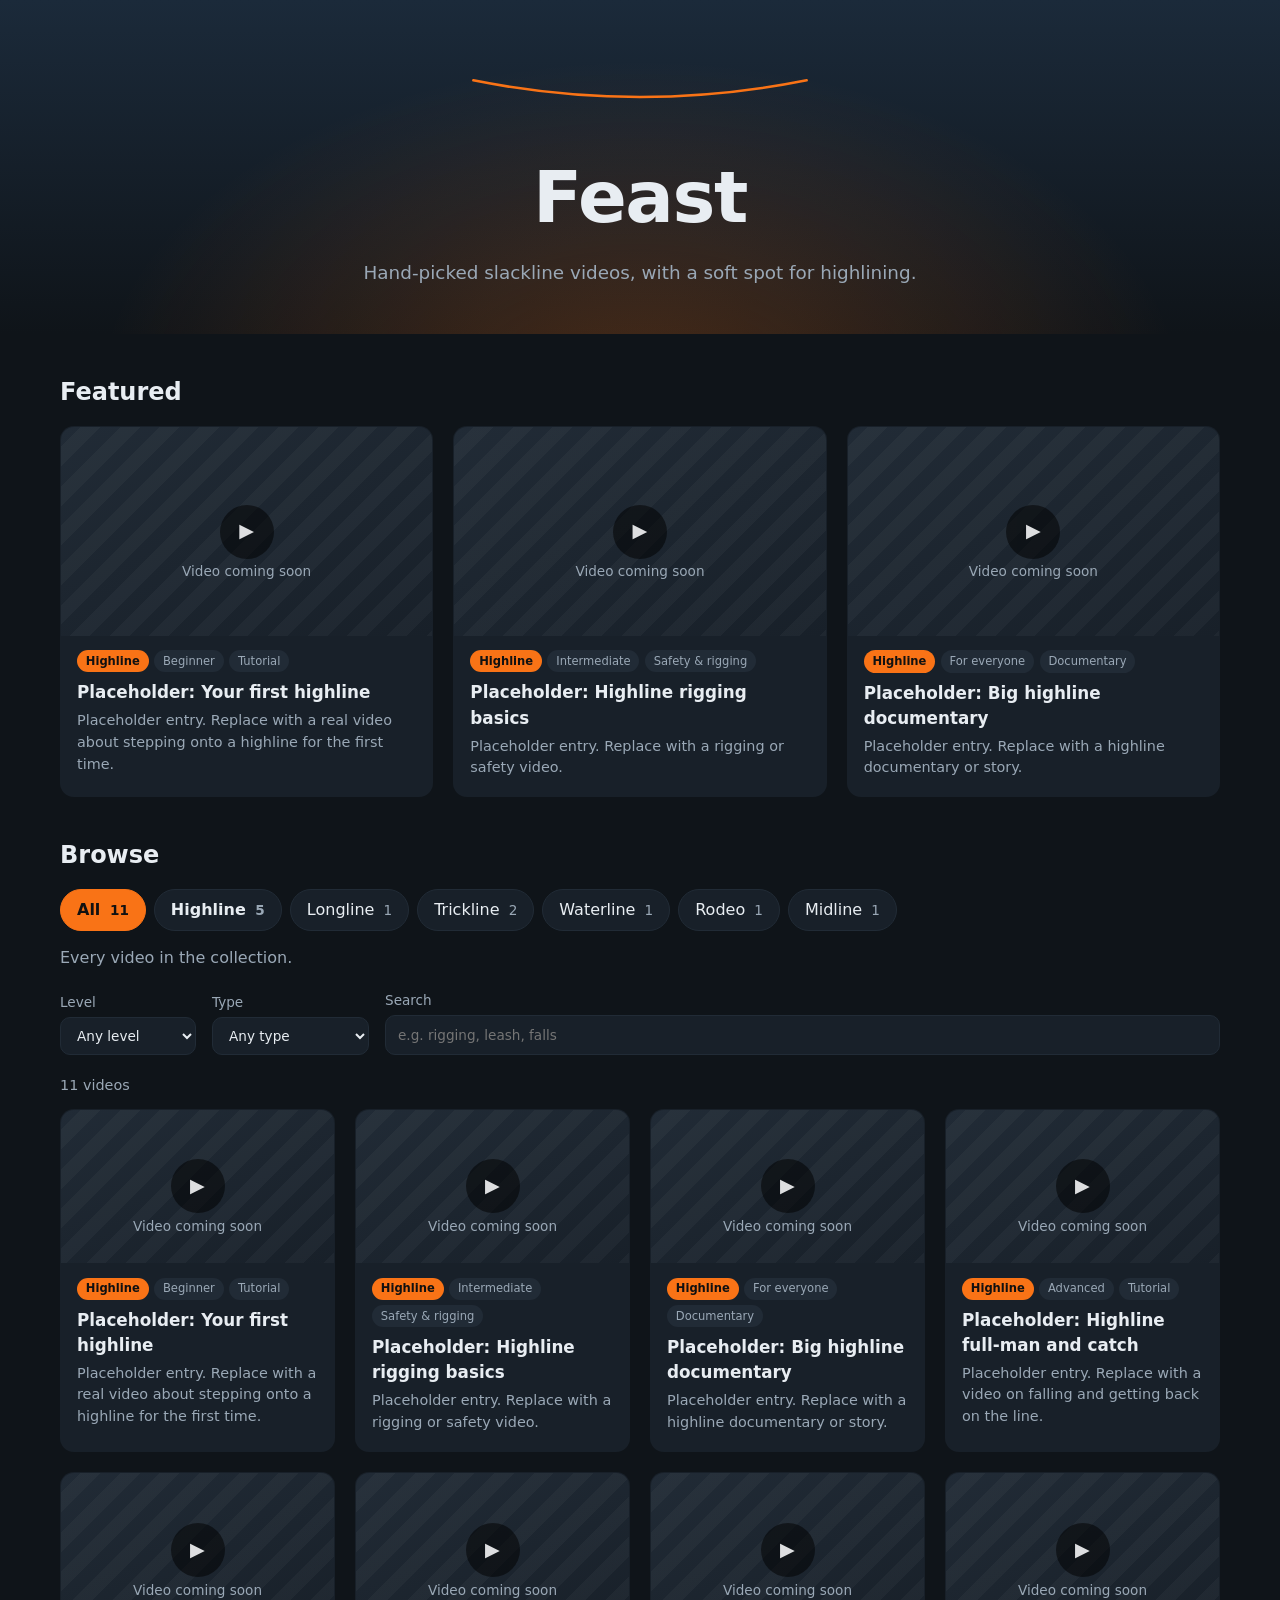
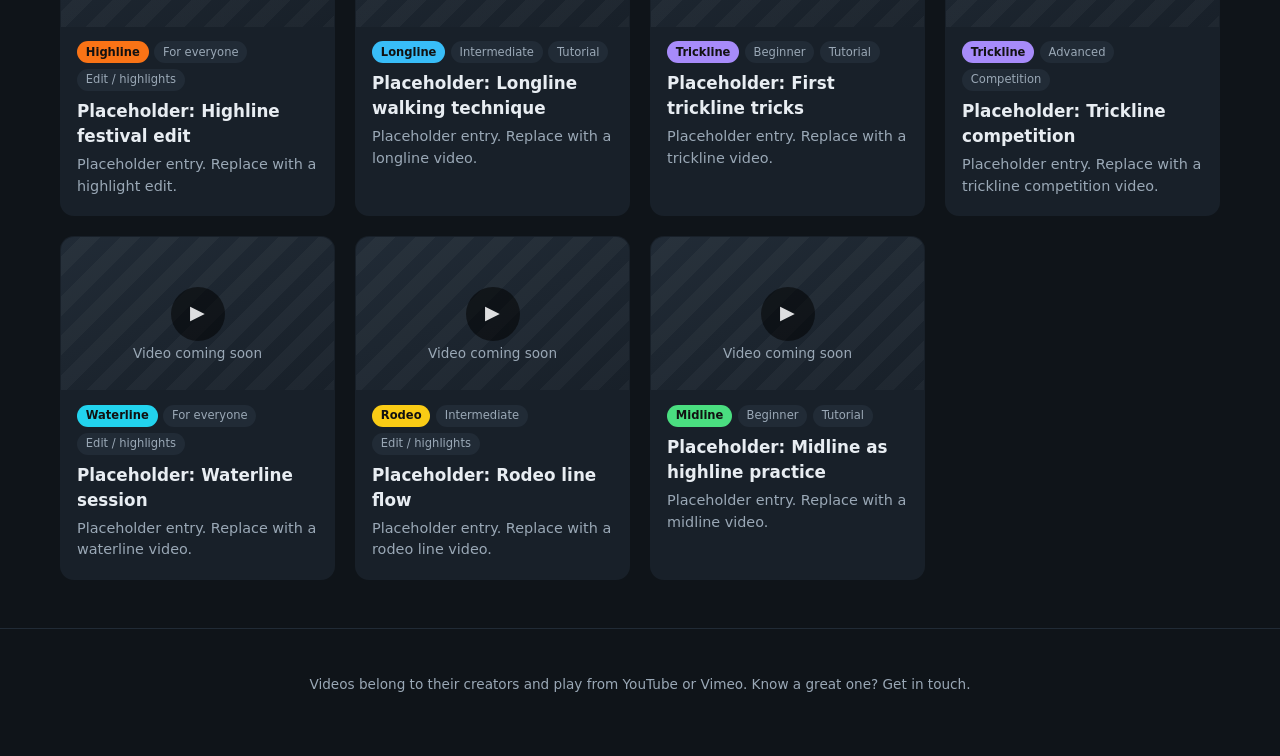
==== index.html @ ca49d65d "Build first version of the slackline video site Static site with discipline tabs, level/type filters" ====
<!DOCTYPE html>
<html lang="en">
<head>
  <meta charset="utf-8">
  <meta name="viewport" content="width=device-width, initial-scale=1">
  <title>Feast · Hand-picked slackline videos</title>
  <meta name="description" content="A hand-curated collection of the best slacklining videos, with a focus on highlining.">
  <link rel="icon" href="data:image/svg+xml,<svg xmlns='http://www.w3.org/2000/svg' viewBox='0 0 100 100'><path d='M5 40 Q50 70 95 40' stroke='%23f97316' stroke-width='8' fill='none'/></svg>">
  <link rel="stylesheet" href="style.css">
</head>
<body>
  <header class="hero">
    <div class="hero-inner">
      <svg class="line-art" viewBox="0 0 400 60" aria-hidden="true">
        <path d="M0 10 Q200 50 400 10" />
      </svg>
      <h1>Feast</h1>
      <p class="tagline">Hand-picked slackline videos, with a soft spot for highlining.</p>
    </div>
  </header>

  <main>
    <section id="featured-section" aria-labelledby="featured-title">
      <h2 id="featured-title">Featured</h2>
      <div id="featured" class="grid featured"></div>
    </section>

    <section aria-labelledby="browse-title">
      <h2 id="browse-title">Browse</h2>

      <nav class="disciplines" id="disciplines" aria-label="Disciplines"></nav>
      <p class="discipline-blurb" id="blurb"></p>

      <div class="filters">
        <label>Level
          <select id="level"></select>
        </label>
        <label>Type
          <select id="type"></select>
        </label>
        <label class="search">Search
          <input id="search" type="search" placeholder="e.g. rigging, leash, falls">
        </label>
      </div>

      <p class="count" id="count" aria-live="polite"></p>
      <div id="results" class="grid"></div>
    </section>
  </main>

  <footer>
    <p>Videos belong to their creators and play from YouTube or Vimeo. Know a great one? Get in touch.</p>
  </footer>

  <dialog id="player" aria-label="Video player">
    <div class="player-frame" id="player-frame"></div>
    <div class="player-info">
      <h3 id="player-title"></h3>
      <p id="player-desc"></p>
    </div>
    <button class="close" id="player-close" aria-label="Close">×</button>
  </dialog>

  <script src="videos.js"></script>
  <script src="app.js"></script>
</body>
</html>
---- style.css ----
:root {
  --bg: #0f1419;
  --panel: #182029;
  --panel-2: #212b36;
  --text: #e8edf2;
  --muted: #9aa8b6;
  --accent: #f97316;
  --highline: #f97316;
  --longline: #38bdf8;
  --trickline: #a78bfa;
  --waterline: #22d3ee;
  --rodeo: #facc15;
  --midline: #4ade80;
  --radius: 14px;
}

* { box-sizing: border-box; }

body {
  margin: 0;
  font-family: system-ui, -apple-system, "Segoe UI", Roboto, sans-serif;
  background: var(--bg);
  color: var(--text);
  line-height: 1.5;
}

.hero {
  background:
    radial-gradient(ellipse at 50% 120%, rgba(249,115,22,.25), transparent 60%),
    linear-gradient(180deg, #1b2a3a 0%, var(--bg) 100%);
  padding: 4.5rem 1.25rem 3rem;
  text-align: center;
}
.hero h1 { font-size: clamp(2.6rem, 7vw, 4.5rem); margin: .2em 0 .1em; letter-spacing: -.02em; }
.tagline { color: var(--muted); font-size: 1.15rem; margin: 0; }
.line-art { width: min(420px, 80%); height: 50px; }
.line-art path { stroke: var(--accent); stroke-width: 3; fill: none; stroke-linecap: round; }

main { max-width: 1200px; margin: 0 auto; padding: 0 1.25rem 3rem; }
h2 { font-size: 1.5rem; margin: 2.5rem 0 1rem; }

.disciplines { display: flex; flex-wrap: wrap; gap: .5rem; }
.disc-btn {
  --c: var(--accent);
  background: var(--panel);
  color: var(--text);
  border: 1px solid var(--panel-2);
  border-radius: 999px;
  padding: .5rem 1rem;
  font: inherit;
  cursor: pointer;
  transition: background .15s, border-color .15s;
}
.disc-btn span { color: var(--muted); font-size: .85em; margin-left: .25rem; }
.disc-btn:hover { border-color: var(--c); }
.disc-btn.active { background: var(--c); border-color: var(--c); color: #111; font-weight: 600; }
.disc-btn.active span { color: #111; }
.disc-btn.highline { --c: var(--highline); font-weight: 600; }
.disc-btn.longline { --c: var(--longline); }
.disc-btn.trickline { --c: var(--trickline); }
.disc-btn.waterline { --c: var(--waterline); }
.disc-btn.rodeo { --c: var(--rodeo); }
.disc-btn.midline { --c: var(--midline); }

.discipline-blurb { color: var(--muted); margin: .9rem 0 1.25rem; min-height: 1.5em; }

.filters { display: flex; flex-wrap: wrap; gap: 1rem; align-items: end; }
.filters label { display: flex; flex-direction: column; gap: .3rem; font-size: .85rem; color: var(--muted); }
.filters .search { flex: 1; min-width: 200px; }
select, input[type="search"] {
  background: var(--panel);
  color: var(--text);
  border: 1px solid var(--panel-2);
  border-radius: 10px;
  padding: .55rem .75rem;
  font: inherit;
}
select:focus, input:focus, .card:focus-visible, .disc-btn:focus-visible { outline: 2px solid var(--accent); outline-offset: 2px; }

.count { color: var(--muted); font-size: .9rem; margin: 1.25rem 0 .75rem; }

.grid { display: grid; grid-template-columns: repeat(auto-fill, minmax(260px, 1fr)); gap: 1.25rem; }
.grid.featured { grid-template-columns: repeat(auto-fill, minmax(320px, 1fr)); }

.card {
  --c: var(--accent);
  background: var(--panel);
  border-radius: var(--radius);
  overflow: hidden;
  cursor: pointer;
  border: 1px solid transparent;
  transition: transform .15s, border-color .15s;
}
.card:hover { transform: translateY(-3px); border-color: var(--c); }
.card.highline { --c: var(--highline); }
.card.longline { --c: var(--longline); }
.card.trickline { --c: var(--trickline); }
.card.waterline { --c: var(--waterline); }
.card.rodeo { --c: var(--rodeo); }
.card.midline { --c: var(--midline); }

.thumb { position: relative; aspect-ratio: 16 / 9; background: var(--panel-2); }
.thumb img { width: 100%; height: 100%; object-fit: cover; display: block; }
.play {
  position: absolute; inset: 0; margin: auto;
  width: 54px; height: 54px; border-radius: 50%;
  display: grid; place-items: center;
  background: rgba(0,0,0,.6); color: #fff; font-size: 1.2rem;
  opacity: .85; transition: opacity .15s, background .15s;
}
.card:hover .play { opacity: 1; background: var(--c); color: #111; }

.placeholder-thumb {
  width: 100%; height: 100%;
  display: grid; place-items: center; text-align: center; padding: 1rem;
  color: var(--muted); font-size: .85rem;
  background:
    repeating-linear-gradient(135deg, transparent 0 14px, rgba(255,255,255,.03) 14px 28px),
    linear-gradient(160deg, var(--panel-2), var(--panel));
}
.placeholder-thumb span { transform: translateY(40px); }
.placeholder-thumb.big span { transform: none; font-size: 1rem; }

.body { padding: .9rem 1rem 1.1rem; }
.body h3 { margin: .5rem 0 .3rem; font-size: 1.05rem; }
.body p { margin: 0; color: var(--muted); font-size: .9rem; }
.chips { display: flex; flex-wrap: wrap; gap: .35rem; }
.chip { font-size: .72rem; padding: .15rem .55rem; border-radius: 999px; background: var(--panel-2); color: var(--muted); }
.chip.disc { background: var(--c); color: #111; font-weight: 600; }

.empty { color: var(--muted); grid-column: 1 / -1; }

dialog {
  width: min(1000px, 94vw);
  padding: 0;
  border: none;
  border-radius: var(--radius);
  background: var(--panel);
  color: var(--text);
  overflow: hidden;
}
dialog::backdrop { background: rgba(0,0,0,.8); }
.player-frame { aspect-ratio: 16 / 9; background: #000; }
.player-frame iframe { width: 100%; height: 100%; border: 0; display: block; }
.player-info { padding: 1rem 1.25rem 1.25rem; }
.player-info h3 { margin: 0 0 .3rem; }
.player-info p { margin: 0; color: var(--muted); }
.close {
  position: absolute; top: .5rem; right: .5rem;
  width: 38px; height: 38px; border-radius: 50%;
  border: none; background: rgba(0,0,0,.6); color: #fff;
  font-size: 1.5rem; line-height: 1; cursor: pointer;
}
.close:hover { background: var(--accent); color: #111; }

footer { text-align: center; color: var(--muted); font-size: .85rem; padding: 2rem 1.25rem 3rem; border-top: 1px solid var(--panel-2); }

@media (prefers-reduced-motion: reduce) {
  * { transition: none !important; }
}
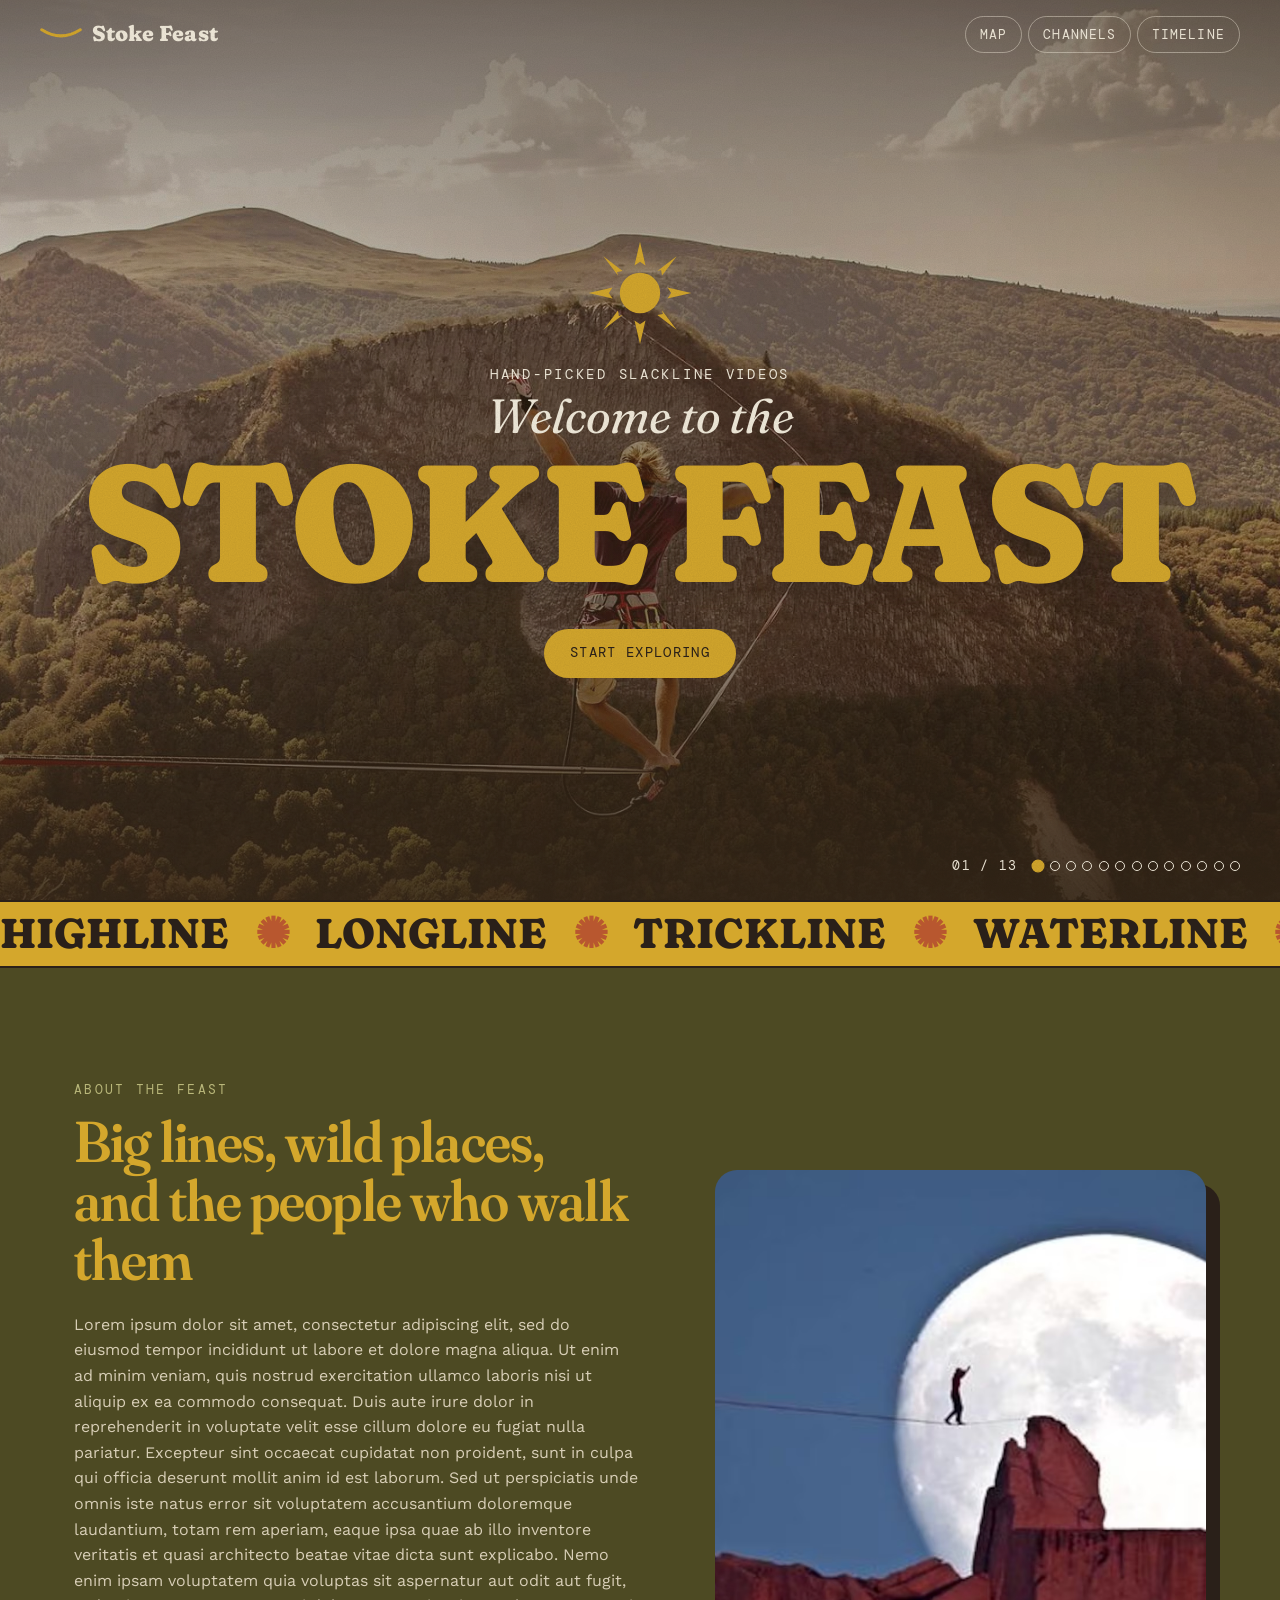
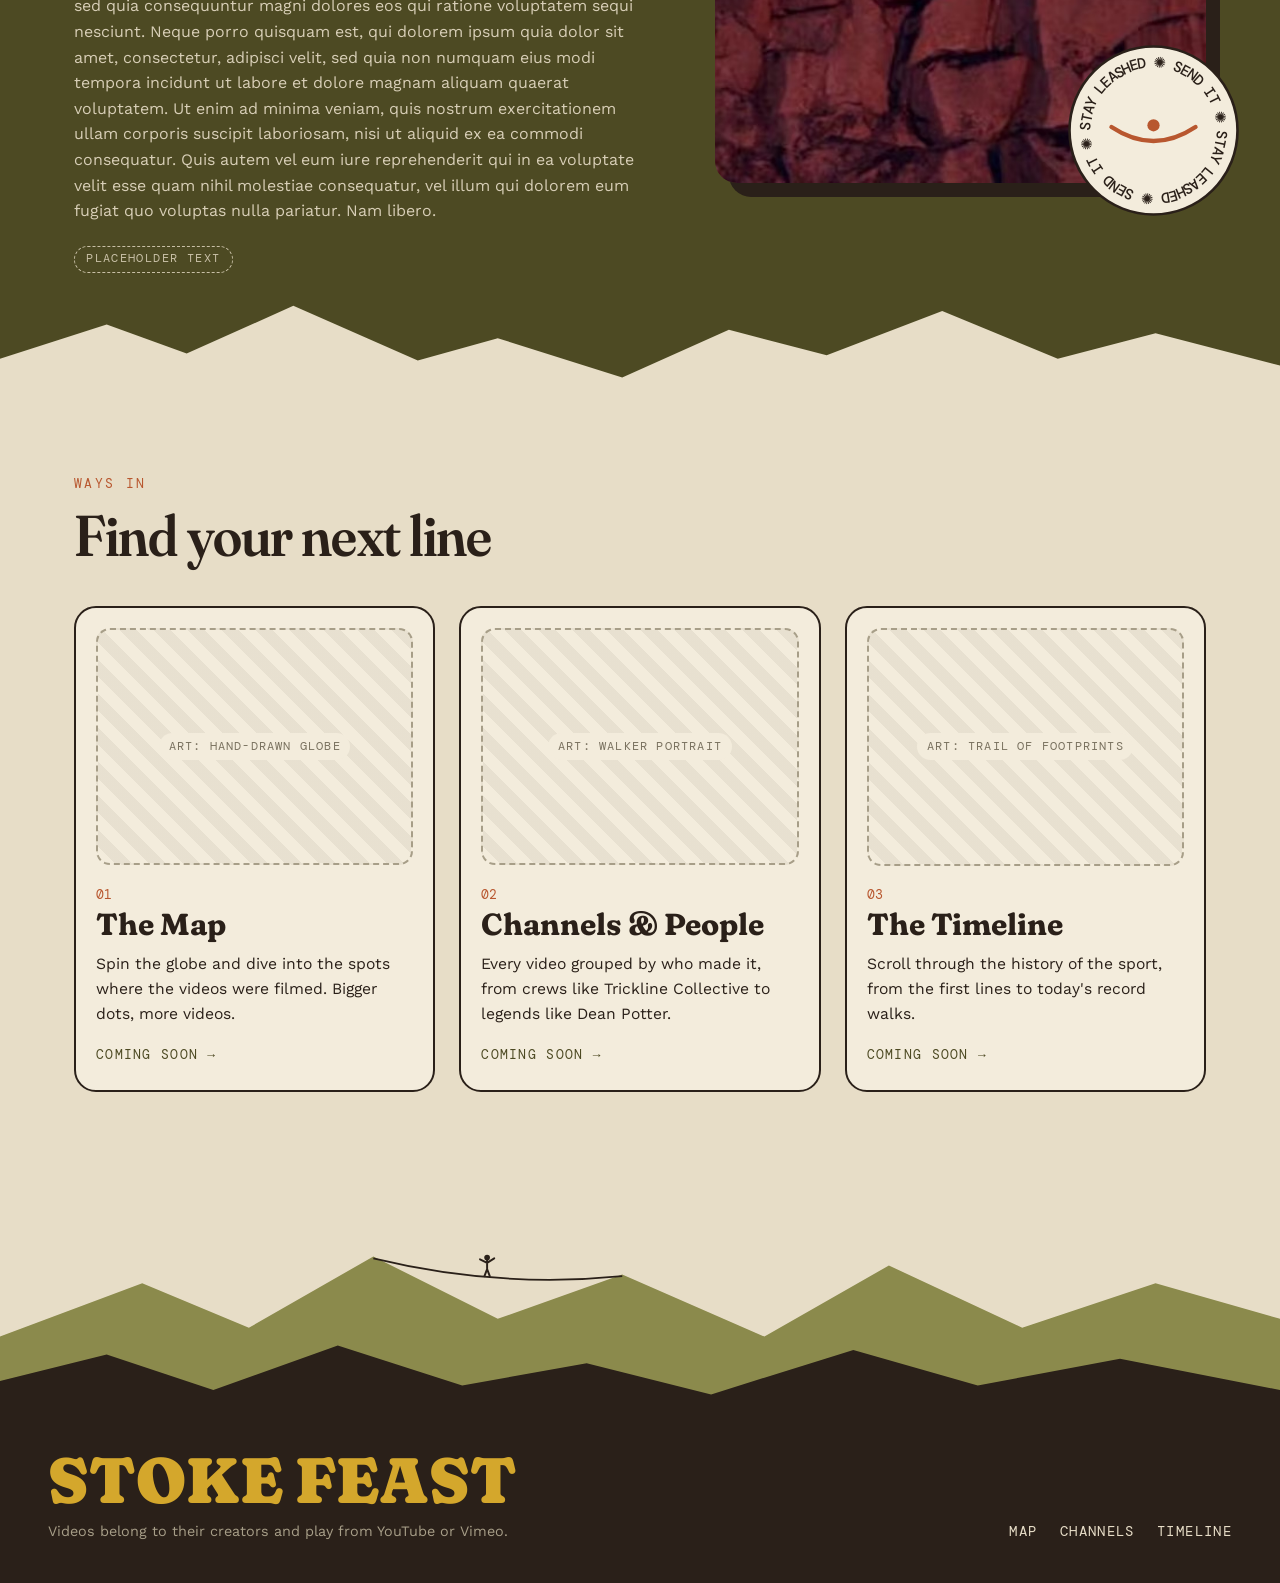
==== commit bd4c977d: "Redesign home page with earthy outdoor theme Rotating highline photo hero with "Welcome to the Stoke" ====
--- a/index.html
+++ b/index.html
@@ -3,65 +3,152 @@
 <head>
   <meta charset="utf-8">
   <meta name="viewport" content="width=device-width, initial-scale=1">
-  <title>Feast · Hand-picked slackline videos</title>
-  <meta name="description" content="A hand-curated collection of the best slacklining videos, with a focus on highlining.">
-  <link rel="icon" href="data:image/svg+xml,<svg xmlns='http://www.w3.org/2000/svg' viewBox='0 0 100 100'><path d='M5 40 Q50 70 95 40' stroke='%23f97316' stroke-width='8' fill='none'/></svg>">
+  <title>Stoke Feast · Hand-picked slackline videos</title>
+  <meta name="description" content="A hand-curated collection of slacklining videos from around the world, with a focus on highlining.">
+  <link rel="icon" href="data:image/svg+xml,<svg xmlns='http://www.w3.org/2000/svg' viewBox='0 0 100 100'><path d='M5 40 Q50 70 95 40' stroke='%23d4a72c' stroke-width='10' fill='none' stroke-linecap='round'/></svg>">
+  <link rel="preconnect" href="https://fonts.googleapis.com">
+  <link rel="preconnect" href="https://fonts.gstatic.com" crossorigin>
+  <link rel="stylesheet" href="https://fonts.googleapis.com/css2?family=DM+Mono:wght@400;500&family=Fraunces:ital,opsz,wght,SOFT@0,9..144,300..900,0..100;1,9..144,300..900,0..100&family=Work+Sans:wght@400;500;600&display=swap">
   <link rel="stylesheet" href="style.css">
 </head>
-<body>
-  <header class="hero">
-    <div class="hero-inner">
-      <svg class="line-art" viewBox="0 0 400 60" aria-hidden="true">
-        <path d="M0 10 Q200 50 400 10" />
-      </svg>
-      <h1>Feast</h1>
-      <p class="tagline">Hand-picked slackline videos, with a soft spot for highlining.</p>
-    </div>
+<body class="home">
+  <a class="skip" href="#main">Skip to content</a>
+
+  <header class="site-header" id="site-header">
+    <a class="brand" href="index.html" aria-label="Stoke Feast home">
+      <svg viewBox="0 0 48 20" aria-hidden="true"><path d="M2 4 Q24 18 46 4" /></svg>
+      <span>Stoke Feast</span>
+    </a>
+    <nav class="site-nav" aria-label="Main">
+      <a href="map.html">Map</a>
+      <a href="channels.html">Channels</a>
+      <a href="timeline.html">Timeline</a>
+    </nav>
   </header>
 
-  <main>
-    <section id="featured-section" aria-labelledby="featured-title">
-      <h2 id="featured-title">Featured</h2>
-      <div id="featured" class="grid featured"></div>
+  <!-- HERO: rotating photos. The photo list lives at the top of home.js. -->
+  <section class="hero" aria-label="Welcome">
+    <div class="slides" id="slides">
+      <img class="slide is-active" src="images/home/image1.webp" alt="A highliner balancing high above a forested valley">
+    </div>
+    <div class="hero-shade" aria-hidden="true"></div>
+
+    <div class="hero-content">
+      <!-- ART PLACEHOLDER: swap this sun for Liam's own hand-drawn art -->
+      <svg class="hero-sun art-placeholder" viewBox="0 0 120 120" aria-hidden="true">
+        <g class="rays">
+          <path d="M60 4 L66 30 L60 26 L54 30 Z"/><path d="M60 116 L54 90 L60 94 L66 90 Z"/>
+          <path d="M4 60 L30 54 L26 60 L30 66 Z"/><path d="M116 60 L90 66 L94 60 L90 54 Z"/>
+          <path d="M20 20 L41 36 L35 37 L36 41 Z"/><path d="M100 100 L79 84 L85 83 L84 79 Z"/>
+          <path d="M100 20 L84 41 L83 35 L79 36 Z"/><path d="M20 100 L36 79 L37 85 L41 84 Z"/>
+        </g>
+        <circle cx="60" cy="60" r="22"/>
+      </svg>
+      <p class="kicker">Hand-picked slackline videos</p>
+      <h1>
+        <span class="welcome">Welcome to the</span>
+        <span class="title">Stoke Feast</span>
+      </h1>
+      <a class="btn" href="#about">Start exploring</a>
+    </div>
+
+    <div class="slide-controls">
+      <span class="slide-count" id="slide-count" aria-live="polite"></span>
+      <div class="dots" id="dots" role="group" aria-label="Choose photo"></div>
+    </div>
+  </section>
+
+  <div class="marquee" aria-hidden="true">
+    <div class="marquee-track">
+      <span>Highline</span><i>✺</i><span>Longline</span><i>✺</i><span>Trickline</span><i>✺</i><span>Waterline</span><i>✺</i><span>Rodeo</span><i>✺</i><span>Midline</span><i>✺</i>
+      <span>Highline</span><i>✺</i><span>Longline</span><i>✺</i><span>Trickline</span><i>✺</i><span>Waterline</span><i>✺</i><span>Rodeo</span><i>✺</i><span>Midline</span><i>✺</i>
+    </div>
+  </div>
+
+  <main id="main">
+    <section class="about" id="about" aria-labelledby="about-title">
+      <div class="wrap about-grid">
+        <div class="about-text">
+          <p class="eyebrow">About the feast</p>
+          <h2 id="about-title">Big lines, wild places, and the people who walk them</h2>
+          <!-- PLACEHOLDER: replace this 200-word paragraph with the real site description -->
+          <p class="placeholder-copy">
+            Lorem ipsum dolor sit amet, consectetur adipiscing elit, sed do eiusmod tempor incididunt ut labore et dolore magna aliqua. Ut enim ad minim veniam, quis nostrud exercitation ullamco laboris nisi ut aliquip ex ea commodo consequat. Duis aute irure dolor in reprehenderit in voluptate velit esse cillum dolore eu fugiat nulla pariatur. Excepteur sint occaecat cupidatat non proident, sunt in culpa qui officia deserunt mollit anim id est laborum. Sed ut perspiciatis unde omnis iste natus error sit voluptatem accusantium doloremque laudantium, totam rem aperiam, eaque ipsa quae ab illo inventore veritatis et quasi architecto beatae vitae dicta sunt explicabo. Nemo enim ipsam voluptatem quia voluptas sit aspernatur aut odit aut fugit, sed quia consequuntur magni dolores eos qui ratione voluptatem sequi nesciunt. Neque porro quisquam est, qui dolorem ipsum quia dolor sit amet, consectetur, adipisci velit, sed quia non numquam eius modi tempora incidunt ut labore et dolore magnam aliquam quaerat voluptatem. Ut enim ad minima veniam, quis nostrum exercitationem ullam corporis suscipit laboriosam, nisi ut aliquid ex ea commodi consequatur. Quis autem vel eum iure reprehenderit qui in ea voluptate velit esse quam nihil molestiae consequatur, vel illum qui dolorem eum fugiat quo voluptas nulla pariatur. Nam libero.
+          </p>
+          <span class="tag">Placeholder text</span>
+        </div>
+
+        <figure class="about-photo">
+          <img src="images/home/image9.avif" alt="A highliner silhouetted against a full moon between red rock towers" loading="lazy">
+          <!-- ART PLACEHOLDER: rotating sticker badge -->
+          <svg class="sticker" viewBox="0 0 200 200" aria-hidden="true">
+            <defs><path id="sticker-ring" d="M100 100 m-72 0 a72 72 0 1 1 144 0 a72 72 0 1 1 -144 0"/></defs>
+            <circle cx="100" cy="100" r="96"/>
+            <text><textPath href="#sticker-ring" textLength="446" lengthAdjust="spacing">Stay leashed ✺ Send it ✺ Stay leashed ✺ Send it ✺</textPath></text>
+            <path class="sticker-line" d="M52 96 Q100 128 148 96"/>
+            <circle class="sticker-walker" cx="100" cy="94" r="7"/>
+          </svg>
+        </figure>
+      </div>
     </section>
 
-    <section aria-labelledby="browse-title">
-      <h2 id="browse-title">Browse</h2>
+    <svg class="ridge ridge-sand" viewBox="0 0 1440 120" preserveAspectRatio="none" aria-hidden="true">
+      <path d="M0 120 L0 70 L120 30 L210 64 L330 8 L470 72 L560 46 L700 92 L820 36 L930 66 L1060 14 L1190 70 L1300 40 L1440 78 L1440 120 Z"/>
+    </svg>
 
-      <nav class="disciplines" id="disciplines" aria-label="Disciplines"></nav>
-      <p class="discipline-blurb" id="blurb"></p>
+    <section class="explore" aria-labelledby="explore-title">
+      <div class="wrap">
+        <p class="eyebrow">Ways in</p>
+        <h2 id="explore-title">Find your next line</h2>
 
-      <div class="filters">
-        <label>Level
-          <select id="level"></select>
-        </label>
-        <label>Type
-          <select id="type"></select>
-        </label>
-        <label class="search">Search
-          <input id="search" type="search" placeholder="e.g. rigging, leash, falls">
-        </label>
+        <div class="cards">
+          <a class="explore-card" href="map.html">
+            <div class="art-slot"><span>Art: hand-drawn globe</span></div>
+            <span class="num">01</span>
+            <h3>The Map</h3>
+            <p>Spin the globe and dive into the spots where the videos were filmed. Bigger dots, more videos.</p>
+            <span class="soon">Coming soon →</span>
+          </a>
+          <a class="explore-card" href="channels.html">
+            <div class="art-slot"><span>Art: walker portrait</span></div>
+            <span class="num">02</span>
+            <h3>Channels &amp; People</h3>
+            <p>Every video grouped by who made it, from crews like Trickline Collective to legends like Dean Potter.</p>
+            <span class="soon">Coming soon →</span>
+          </a>
+          <a class="explore-card" href="timeline.html">
+            <div class="art-slot"><span>Art: trail of footprints</span></div>
+            <span class="num">03</span>
+            <h3>The Timeline</h3>
+            <p>Scroll through the history of the sport, from the first lines to today's record walks.</p>
+            <span class="soon">Coming soon →</span>
+          </a>
+        </div>
       </div>
-
-      <p class="count" id="count" aria-live="polite"></p>
-      <div id="results" class="grid"></div>
     </section>
   </main>
 
-  <footer>
-    <p>Videos belong to their creators and play from YouTube or Vimeo. Know a great one? Get in touch.</p>
+  <footer class="site-footer">
+    <!-- ART PLACEHOLDER: footer landscape, could become an engraved illustration -->
+    <svg class="footer-art" viewBox="0 0 1440 260" preserveAspectRatio="xMidYMax slice" aria-hidden="true">
+      <path class="far" d="M0 260 L0 150 L160 90 L280 140 L420 60 L560 130 L700 80 L860 150 L1000 70 L1150 140 L1300 90 L1440 130 L1440 260 Z"/>
+      <path class="line" d="M420 62 Q560 96 700 82"/>
+      <g class="walker" transform="translate(548 76)"><circle cx="0" cy="-15" r="3.2"/><path d="M0 -12 L0 -2 M0 -9 L-8 -13 M0 -9 L8 -14 M0 -2 L-3 6 M0 -2 L3 6"/></g>
+      <path class="near" d="M0 260 L0 200 L120 170 L240 210 L380 160 L520 205 L660 180 L800 215 L960 165 L1100 205 L1260 175 L1440 210 L1440 260 Z"/>
+    </svg>
+    <div class="footer-inner wrap">
+      <div>
+        <p class="footer-brand">Stoke Feast</p>
+        <p class="footer-note">Videos belong to their creators and play from YouTube or Vimeo.</p>
+      </div>
+      <nav aria-label="Footer">
+        <a href="map.html">Map</a>
+        <a href="channels.html">Channels</a>
+        <a href="timeline.html">Timeline</a>
+      </nav>
+    </div>
   </footer>
 
-  <dialog id="player" aria-label="Video player">
-    <div class="player-frame" id="player-frame"></div>
-    <div class="player-info">
-      <h3 id="player-title"></h3>
-      <p id="player-desc"></p>
-    </div>
-    <button class="close" id="player-close" aria-label="Close">×</button>
-  </dialog>
-
-  <script src="videos.js"></script>
-  <script src="app.js"></script>
+  <script src="home.js"></script>
 </body>
 </html>
--- a/style.css
+++ b/style.css
@@ -1,160 +1,458 @@
+/* ============================================================
+   STOKE FEAST · earthy outdoor theme
+   Colours live in :root below, so the palette can be tuned in one place.
+   ============================================================ */
+
 :root {
-  --bg: #0f1419;
-  --panel: #182029;
-  --panel-2: #212b36;
-  --text: #e8edf2;
-  --muted: #9aa8b6;
-  --accent: #f97316;
-  --highline: #f97316;
-  --longline: #38bdf8;
-  --trickline: #a78bfa;
-  --waterline: #22d3ee;
-  --rodeo: #facc15;
-  --midline: #4ade80;
-  --radius: 14px;
+  --bark:    #2a2019;  /* darkest brown, footer and text on light */
+  --soil:    #3e3024;
+  --moss:    #4d4a23;  /* olive section background */
+  --lichen:  #8b8a4c;
+  --mustard: #d4a72c;  /* main accent */
+  --rust:    #b8572f;  /* second accent */
+  --sand:    #e7ddc7;  /* light section background */
+  --paper:   #f3ecdc;
+  --stone:   #a79e88;
+
+  --display: "Fraunces", Georgia, serif;
+  --body:    "Work Sans", system-ui, -apple-system, "Segoe UI", sans-serif;
+  --mono:    "DM Mono", ui-monospace, Menlo, monospace;
+
+  --radius: 22px;
+  --wrap: 1180px;
 }
 
 * { box-sizing: border-box; }
+html { scroll-behavior: smooth; }
 
 body {
   margin: 0;
-  font-family: system-ui, -apple-system, "Segoe UI", Roboto, sans-serif;
-  background: var(--bg);
-  color: var(--text);
-  line-height: 1.5;
-}
+  font-family: var(--body);
+  font-size: 1.05rem;
+  line-height: 1.6;
+  color: var(--bark);
+  background: var(--sand);
+}
+
+/* Film-grain texture over everything, like the inspiration sites */
+body::after {
+  content: "";
+  position: fixed;
+  inset: 0;
+  pointer-events: none;
+  z-index: 100;
+  opacity: .09;
+  mix-blend-mode: multiply;
+  background-image: url("data:image/svg+xml,%3Csvg xmlns='http://www.w3.org/2000/svg' width='180' height='180'%3E%3Cfilter id='n'%3E%3CfeTurbulence type='fractalNoise' baseFrequency='.85' numOctaves='3' stitchTiles='stitch'/%3E%3CfeColorMatrix values='0 0 0 0 0 0 0 0 0 0 0 0 0 0 0 0 0 0 .9 0'/%3E%3C/filter%3E%3Crect width='100%25' height='100%25' filter='url(%23n)'/%3E%3C/svg%3E");
+}
+
+img { display: block; max-width: 100%; }
+a { color: inherit; }
+.wrap { max-width: var(--wrap); margin: 0 auto; padding: 0 1.5rem; }
+
+.skip {
+  position: absolute; left: -999px; top: .5rem; z-index: 200;
+  background: var(--mustard); color: var(--bark); padding: .5rem 1rem; border-radius: 999px;
+}
+.skip:focus { left: .5rem; }
+
+:focus-visible { outline: 3px solid var(--mustard); outline-offset: 3px; }
+
+/* ---------- Header ---------- */
+
+.site-header {
+  position: fixed;
+  top: 0; left: 0; right: 0;
+  z-index: 50;
+  display: flex;
+  align-items: center;
+  justify-content: space-between;
+  gap: 1rem;
+  padding: 1rem clamp(1rem, 4vw, 2.5rem);
+  color: var(--paper);
+  transition: background .3s, padding .3s, box-shadow .3s;
+}
+.site-header.is-solid,
+body:not(.home) .site-header {
+  background: rgba(42, 32, 25, .92);
+  backdrop-filter: blur(6px);
+  padding-top: .7rem; padding-bottom: .7rem;
+  box-shadow: 0 1px 0 rgba(212, 167, 44, .25);
+}
+
+.brand {
+  display: flex; align-items: center; gap: .6rem;
+  text-decoration: none;
+  font-family: var(--display);
+  font-weight: 800;
+  font-variation-settings: "SOFT" 100;
+  font-size: 1.35rem;
+  letter-spacing: .01em;
+}
+.brand svg { width: 42px; height: 18px; }
+.brand path { fill: none; stroke: var(--mustard); stroke-width: 3.5; stroke-linecap: round; }
+
+.site-nav { display: flex; gap: .35rem; }
+.site-nav a {
+  font-family: var(--mono);
+  font-size: .82rem;
+  text-transform: uppercase;
+  letter-spacing: .08em;
+  text-decoration: none;
+  padding: .45rem .9rem;
+  border: 1.5px solid rgba(243, 236, 220, .45);
+  border-radius: 999px;
+  transition: background .2s, color .2s, border-color .2s;
+}
+.site-nav a:hover,
+.site-nav a[aria-current="page"] { background: var(--mustard); border-color: var(--mustard); color: var(--bark); }
+
+/* ---------- Hero ---------- */
 
 .hero {
+  position: relative;
+  min-height: max(600px, 100svh);
+  display: grid;
+  place-items: center;
+  overflow: hidden;
+  color: var(--paper);
+  background: var(--bark);
+}
+.slides, .hero-shade { position: absolute; inset: 0; }
+.slide {
+  position: absolute; inset: 0;
+  width: 100%; height: 100%;
+  object-fit: cover;
+  opacity: 0;
+  transform: scale(1.08);
+  transition: opacity 1.6s ease, transform 8s ease-out;
+}
+.slide.is-active { opacity: 1; transform: scale(1); }
+
+.hero-shade {
   background:
-    radial-gradient(ellipse at 50% 120%, rgba(249,115,22,.25), transparent 60%),
-    linear-gradient(180deg, #1b2a3a 0%, var(--bg) 100%);
-  padding: 4.5rem 1.25rem 3rem;
+    linear-gradient(180deg, rgba(42,32,25,.55) 0%, rgba(42,32,25,.1) 30%, rgba(42,32,25,.15) 60%, rgba(42,32,25,.85) 100%),
+    radial-gradient(ellipse at center, rgba(42,32,25,.35), transparent 70%);
+  /* warm the photos so they sit in the earthy palette */
+  box-shadow: inset 0 0 0 100vmax rgba(110, 80, 30, .18);
+}
+
+.hero-content {
+  position: relative;
   text-align: center;
-}
-.hero h1 { font-size: clamp(2.6rem, 7vw, 4.5rem); margin: .2em 0 .1em; letter-spacing: -.02em; }
-.tagline { color: var(--muted); font-size: 1.15rem; margin: 0; }
-.line-art { width: min(420px, 80%); height: 50px; }
-.line-art path { stroke: var(--accent); stroke-width: 3; fill: none; stroke-linecap: round; }
-
-main { max-width: 1200px; margin: 0 auto; padding: 0 1.25rem 3rem; }
-h2 { font-size: 1.5rem; margin: 2.5rem 0 1rem; }
-
-.disciplines { display: flex; flex-wrap: wrap; gap: .5rem; }
-.disc-btn {
-  --c: var(--accent);
-  background: var(--panel);
-  color: var(--text);
-  border: 1px solid var(--panel-2);
+  padding: 6rem 1.25rem 5rem;
+}
+.hero-sun {
+  width: clamp(70px, 10vw, 110px);
+  margin: 0 auto .5rem;
+  fill: var(--mustard);
+  animation: spin 40s linear infinite;
+}
+@keyframes spin { to { transform: rotate(360deg); } }
+
+.kicker {
+  font-family: var(--mono);
+  text-transform: uppercase;
+  letter-spacing: .2em;
+  font-size: .85rem;
+  margin: 0 0 .5rem;
+}
+.hero h1 { margin: 0; line-height: .9; }
+.hero .welcome {
+  display: block;
+  font-family: var(--display);
+  font-style: italic;
+  font-weight: 400;
+  font-size: clamp(1.6rem, 4vw, 3rem);
+  margin-bottom: .2em;
+}
+.hero .title {
+  display: block;
+  font-family: var(--display);
+  font-weight: 900;
+  font-variation-settings: "SOFT" 100, "opsz" 144;
+  font-size: clamp(3.6rem, 13vw, 11.5rem);
+  text-transform: uppercase;
+  letter-spacing: -.02em;
+  color: var(--mustard);
+  text-shadow: 0 4px 30px rgba(42, 32, 25, .45);
+}
+
+.btn {
+  display: inline-block;
+  margin-top: 2rem;
+  font-family: var(--mono);
+  text-transform: uppercase;
+  letter-spacing: .1em;
+  font-size: .85rem;
+  text-decoration: none;
+  color: var(--bark);
+  background: var(--mustard);
+  padding: .85rem 1.6rem;
   border-radius: 999px;
-  padding: .5rem 1rem;
-  font: inherit;
+  transition: transform .2s, background .2s;
+}
+.btn:hover { background: var(--paper); transform: translateY(-2px); }
+
+.slide-controls {
+  position: absolute;
+  right: clamp(1rem, 4vw, 2.5rem);
+  bottom: 1.5rem;
+  display: flex; align-items: center; gap: 1rem;
+}
+.slide-count { font-family: var(--mono); font-size: .8rem; letter-spacing: .1em; }
+.dots { display: flex; gap: .4rem; }
+.dots button {
+  width: 10px; height: 10px; padding: 0;
+  border-radius: 50%;
+  border: 1.5px solid var(--paper);
+  background: transparent;
   cursor: pointer;
-  transition: background .15s, border-color .15s;
-}
-.disc-btn span { color: var(--muted); font-size: .85em; margin-left: .25rem; }
-.disc-btn:hover { border-color: var(--c); }
-.disc-btn.active { background: var(--c); border-color: var(--c); color: #111; font-weight: 600; }
-.disc-btn.active span { color: #111; }
-.disc-btn.highline { --c: var(--highline); font-weight: 600; }
-.disc-btn.longline { --c: var(--longline); }
-.disc-btn.trickline { --c: var(--trickline); }
-.disc-btn.waterline { --c: var(--waterline); }
-.disc-btn.rodeo { --c: var(--rodeo); }
-.disc-btn.midline { --c: var(--midline); }
-
-.discipline-blurb { color: var(--muted); margin: .9rem 0 1.25rem; min-height: 1.5em; }
-
-.filters { display: flex; flex-wrap: wrap; gap: 1rem; align-items: end; }
-.filters label { display: flex; flex-direction: column; gap: .3rem; font-size: .85rem; color: var(--muted); }
-.filters .search { flex: 1; min-width: 200px; }
-select, input[type="search"] {
-  background: var(--panel);
-  color: var(--text);
-  border: 1px solid var(--panel-2);
-  border-radius: 10px;
-  padding: .55rem .75rem;
-  font: inherit;
-}
-select:focus, input:focus, .card:focus-visible, .disc-btn:focus-visible { outline: 2px solid var(--accent); outline-offset: 2px; }
-
-.count { color: var(--muted); font-size: .9rem; margin: 1.25rem 0 .75rem; }
-
-.grid { display: grid; grid-template-columns: repeat(auto-fill, minmax(260px, 1fr)); gap: 1.25rem; }
-.grid.featured { grid-template-columns: repeat(auto-fill, minmax(320px, 1fr)); }
-
-.card {
-  --c: var(--accent);
-  background: var(--panel);
+  transition: background .2s, transform .2s;
+}
+.dots button[aria-current="true"] { background: var(--mustard); border-color: var(--mustard); transform: scale(1.3); }
+
+/* ---------- Marquee band ---------- */
+
+.marquee {
+  background: var(--mustard);
+  color: var(--bark);
+  overflow: hidden;
+  border-block: 2px solid var(--bark);
+}
+.marquee-track {
+  display: flex; align-items: center; gap: 1.6rem;
+  width: max-content;
+  padding: .7rem 0;
+  font-family: var(--display);
+  font-weight: 800;
+  font-variation-settings: "SOFT" 100;
+  font-size: clamp(1.6rem, 3.4vw, 2.6rem);
+  text-transform: uppercase;
+  line-height: 1;
+  animation: marquee 38s linear infinite;
+}
+.marquee-track i { font-style: normal; color: var(--rust); }
+@keyframes marquee { to { transform: translateX(-50%); } }
+
+/* ---------- Section basics ---------- */
+
+.eyebrow {
+  font-family: var(--mono);
+  text-transform: uppercase;
+  letter-spacing: .18em;
+  font-size: .8rem;
+  margin: 0 0 .8rem;
+}
+h2 {
+  font-family: var(--display);
+  font-weight: 600;
+  font-variation-settings: "SOFT" 50, "opsz" 96;
+  font-size: clamp(2.1rem, 4.6vw, 3.6rem);
+  line-height: 1.02;
+  letter-spacing: -.015em;
+  margin: 0 0 1.4rem;
+}
+.tag {
+  display: inline-block;
+  font-family: var(--mono);
+  font-size: .72rem;
+  text-transform: uppercase;
+  letter-spacing: .12em;
+  border: 1.5px dashed currentColor;
+  border-radius: 999px;
+  padding: .2rem .7rem;
+  opacity: .8;
+}
+
+/* ---------- About ---------- */
+
+.about {
+  background: var(--moss);
+  color: var(--sand);
+  padding: clamp(4rem, 9vw, 7rem) 0 clamp(5rem, 10vw, 8rem);
+}
+.about h2 { color: var(--mustard); }
+.about .eyebrow { color: #b9b77a; }
+.about-grid {
+  display: grid;
+  grid-template-columns: 1.15fr 1fr;
+  gap: clamp(2rem, 6vw, 5rem);
+  align-items: center;
+}
+.placeholder-copy { font-size: 1rem; opacity: .9; margin: 0 0 1.2rem; max-width: 60ch; }
+
+.about-photo { position: relative; margin: 0; }
+.about-photo img {
+  width: 100%;
+  aspect-ratio: 4 / 5;
+  object-fit: cover;
   border-radius: var(--radius);
+  box-shadow: 14px 14px 0 var(--bark);
+}
+.sticker {
+  position: absolute;
+  right: -2.2rem; bottom: -2.2rem;
+  width: clamp(130px, 15vw, 175px);
+  animation: spin 30s linear infinite;
+}
+.sticker > circle:first-of-type { fill: var(--paper); stroke: var(--bark); stroke-width: 3; }
+.sticker text {
+  font-family: var(--mono);
+  font-weight: 500;
+  font-size: 17px;
+  letter-spacing: 1.4px;
+  text-transform: uppercase;
+  fill: var(--bark);
+}
+.sticker-line { fill: none; stroke: var(--rust); stroke-width: 5; stroke-linecap: round; }
+.sticker-walker { fill: var(--rust); }
+
+/* ---------- Ridge divider ---------- */
+
+.ridge { display: block; width: 100%; height: clamp(50px, 8vw, 110px); margin-top: calc(-1 * clamp(50px, 8vw, 110px) + 1px); position: relative; }
+.ridge-sand path { fill: var(--sand); }
+
+/* ---------- Explore cards ---------- */
+
+.explore { padding: clamp(2.5rem, 6vw, 4.5rem) 0 clamp(4rem, 9vw, 7rem); }
+.explore .eyebrow { color: var(--rust); }
+.cards {
+  display: grid;
+  grid-template-columns: repeat(3, 1fr);
+  gap: 1.5rem;
+  margin-top: 2.5rem;
+}
+.explore-card {
+  display: flex; flex-direction: column;
+  text-decoration: none;
+  background: var(--paper);
+  border: 2px solid var(--bark);
+  border-radius: var(--radius);
+  padding: 1.25rem 1.25rem 1.5rem;
+  transition: transform .2s, box-shadow .2s;
+}
+.explore-card:hover { transform: translate(-4px, -4px); box-shadow: 8px 8px 0 var(--bark); }
+.explore-card .num { font-family: var(--mono); font-size: .8rem; color: var(--rust); margin-top: 1.2rem; }
+.explore-card h3 {
+  font-family: var(--display);
+  font-weight: 700;
+  font-variation-settings: "SOFT" 100;
+  font-size: 1.9rem;
+  line-height: 1.05;
+  margin: .25rem 0 .6rem;
+}
+.explore-card p { margin: 0 0 1.2rem; font-size: .98rem; flex: 1; }
+.soon { font-family: var(--mono); font-size: .8rem; text-transform: uppercase; letter-spacing: .1em; color: var(--moss); }
+
+/* Placeholder boxes where Liam's own art will go */
+.art-slot {
+  display: grid; place-items: center;
+  aspect-ratio: 4 / 3;
+  border: 2px dashed var(--stone);
+  border-radius: calc(var(--radius) - 8px);
+  background:
+    repeating-linear-gradient(45deg, transparent 0 12px, rgba(167, 158, 136, .14) 12px 24px);
+}
+.art-slot span {
+  font-family: var(--mono);
+  font-size: .75rem;
+  text-transform: uppercase;
+  letter-spacing: .1em;
+  color: #7a7260;
+  background: var(--paper);
+  padding: .25rem .6rem;
+  border-radius: 999px;
+}
+
+/* ---------- Footer ---------- */
+
+.site-footer { background: var(--sand); color: var(--sand); }
+.footer-art { display: block; margin-bottom: -2px; width: 100%; height: clamp(120px, 18vw, 260px); }
+.footer-art .far { fill: var(--lichen); }
+.footer-art .near { fill: var(--bark); }
+.footer-art .line { fill: none; stroke: var(--bark); stroke-width: 2; }
+.footer-art .walker circle { fill: var(--bark); }
+.footer-art .walker path { fill: none; stroke: var(--bark); stroke-width: 2.2; stroke-linecap: round; }
+.footer-inner {
+  background: var(--bark);
+  display: flex; flex-wrap: wrap; justify-content: space-between; align-items: flex-end; gap: 1.5rem;
+  max-width: none;
+  padding: 1rem clamp(1.5rem, 5vw, 3rem) 2.5rem;
+}
+.footer-brand {
+  font-family: var(--display);
+  font-weight: 900;
+  font-variation-settings: "SOFT" 100;
+  font-size: clamp(2.2rem, 6vw, 4rem);
+  color: var(--mustard);
+  text-transform: uppercase;
+  line-height: 1;
+  margin: 0 0 .5rem;
+}
+.footer-note { margin: 0; font-size: .9rem; color: var(--stone); }
+.site-footer nav { display: flex; gap: 1.4rem; }
+.site-footer nav a { font-family: var(--mono); font-size: .85rem; text-transform: uppercase; letter-spacing: .1em; text-decoration: none; }
+.site-footer nav a:hover { color: var(--mustard); }
+
+/* ---------- Inner pages (Map, Channels, Timeline) ---------- */
+
+.page-hero {
+  position: relative;
+  min-height: 62vh;
+  display: grid;
+  align-items: end;
   overflow: hidden;
-  cursor: pointer;
-  border: 1px solid transparent;
-  transition: transform .15s, border-color .15s;
-}
-.card:hover { transform: translateY(-3px); border-color: var(--c); }
-.card.highline { --c: var(--highline); }
-.card.longline { --c: var(--longline); }
-.card.trickline { --c: var(--trickline); }
-.card.waterline { --c: var(--waterline); }
-.card.rodeo { --c: var(--rodeo); }
-.card.midline { --c: var(--midline); }
-
-.thumb { position: relative; aspect-ratio: 16 / 9; background: var(--panel-2); }
-.thumb img { width: 100%; height: 100%; object-fit: cover; display: block; }
-.play {
-  position: absolute; inset: 0; margin: auto;
-  width: 54px; height: 54px; border-radius: 50%;
-  display: grid; place-items: center;
-  background: rgba(0,0,0,.6); color: #fff; font-size: 1.2rem;
-  opacity: .85; transition: opacity .15s, background .15s;
-}
-.card:hover .play { opacity: 1; background: var(--c); color: #111; }
-
-.placeholder-thumb {
-  width: 100%; height: 100%;
-  display: grid; place-items: center; text-align: center; padding: 1rem;
-  color: var(--muted); font-size: .85rem;
-  background:
-    repeating-linear-gradient(135deg, transparent 0 14px, rgba(255,255,255,.03) 14px 28px),
-    linear-gradient(160deg, var(--panel-2), var(--panel));
-}
-.placeholder-thumb span { transform: translateY(40px); }
-.placeholder-thumb.big span { transform: none; font-size: 1rem; }
-
-.body { padding: .9rem 1rem 1.1rem; }
-.body h3 { margin: .5rem 0 .3rem; font-size: 1.05rem; }
-.body p { margin: 0; color: var(--muted); font-size: .9rem; }
-.chips { display: flex; flex-wrap: wrap; gap: .35rem; }
-.chip { font-size: .72rem; padding: .15rem .55rem; border-radius: 999px; background: var(--panel-2); color: var(--muted); }
-.chip.disc { background: var(--c); color: #111; font-weight: 600; }
-
-.empty { color: var(--muted); grid-column: 1 / -1; }
-
-dialog {
-  width: min(1000px, 94vw);
-  padding: 0;
-  border: none;
-  border-radius: var(--radius);
-  background: var(--panel);
-  color: var(--text);
-  overflow: hidden;
-}
-dialog::backdrop { background: rgba(0,0,0,.8); }
-.player-frame { aspect-ratio: 16 / 9; background: #000; }
-.player-frame iframe { width: 100%; height: 100%; border: 0; display: block; }
-.player-info { padding: 1rem 1.25rem 1.25rem; }
-.player-info h3 { margin: 0 0 .3rem; }
-.player-info p { margin: 0; color: var(--muted); }
-.close {
-  position: absolute; top: .5rem; right: .5rem;
-  width: 38px; height: 38px; border-radius: 50%;
-  border: none; background: rgba(0,0,0,.6); color: #fff;
-  font-size: 1.5rem; line-height: 1; cursor: pointer;
-}
-.close:hover { background: var(--accent); color: #111; }
-
-footer { text-align: center; color: var(--muted); font-size: .85rem; padding: 2rem 1.25rem 3rem; border-top: 1px solid var(--panel-2); }
+  color: var(--paper);
+  background: var(--bark);
+}
+.page-hero > img { position: absolute; inset: 0; width: 100%; height: 100%; object-fit: cover; }
+.page-hero .hero-shade { position: absolute; inset: 0; }
+.page-hero .wrap { position: relative; width: 100%; padding-top: 8rem; padding-bottom: 3rem; }
+.page-hero h1 {
+  font-family: var(--display);
+  font-weight: 900;
+  font-variation-settings: "SOFT" 100, "opsz" 144;
+  font-size: clamp(3.2rem, 10vw, 8rem);
+  text-transform: uppercase;
+  line-height: .9;
+  letter-spacing: -.02em;
+  color: var(--mustard);
+  margin: 0 0 1rem;
+}
+.page-hero .tag { color: var(--paper); }
+
+.plan { padding: clamp(3rem, 7vw, 5.5rem) 0; }
+.plan-grid { display: grid; grid-template-columns: 1.2fr 1fr; gap: clamp(2rem, 5vw, 4rem); align-items: start; }
+.plan .eyebrow { color: var(--rust); }
+.plan ul { list-style: none; padding: 0; margin: 0; }
+.plan li {
+  padding: .9rem 0 .9rem 2.2rem;
+  border-bottom: 1.5px solid rgba(42, 32, 25, .18);
+  position: relative;
+}
+.plan li::before {
+  content: "✺";
+  position: absolute; left: 0; top: .85rem;
+  color: var(--rust);
+}
+.plan .art-slot { aspect-ratio: 1; }
+
+/* ---------- Small screens ---------- */
+
+@media (max-width: 860px) {
+  .about-grid, .plan-grid { grid-template-columns: 1fr; }
+  .about-photo { max-width: 460px; margin-right: 2rem; }
+  .cards { grid-template-columns: 1fr; max-width: 520px; }
+}
+@media (max-width: 560px) {
+  .brand span { display: none; }
+  .site-nav a { padding: .4rem .7rem; font-size: .74rem; }
+  .slide-controls { left: 1rem; right: 1rem; justify-content: space-between; }
+  .sticker { right: -1.5rem; bottom: -1.5rem; }
+}
 
 @media (prefers-reduced-motion: reduce) {
-  * { transition: none !important; }
-}
+  *, *::before, *::after { animation: none !important; transition: none !important; }
+  html { scroll-behavior: auto; }
+}
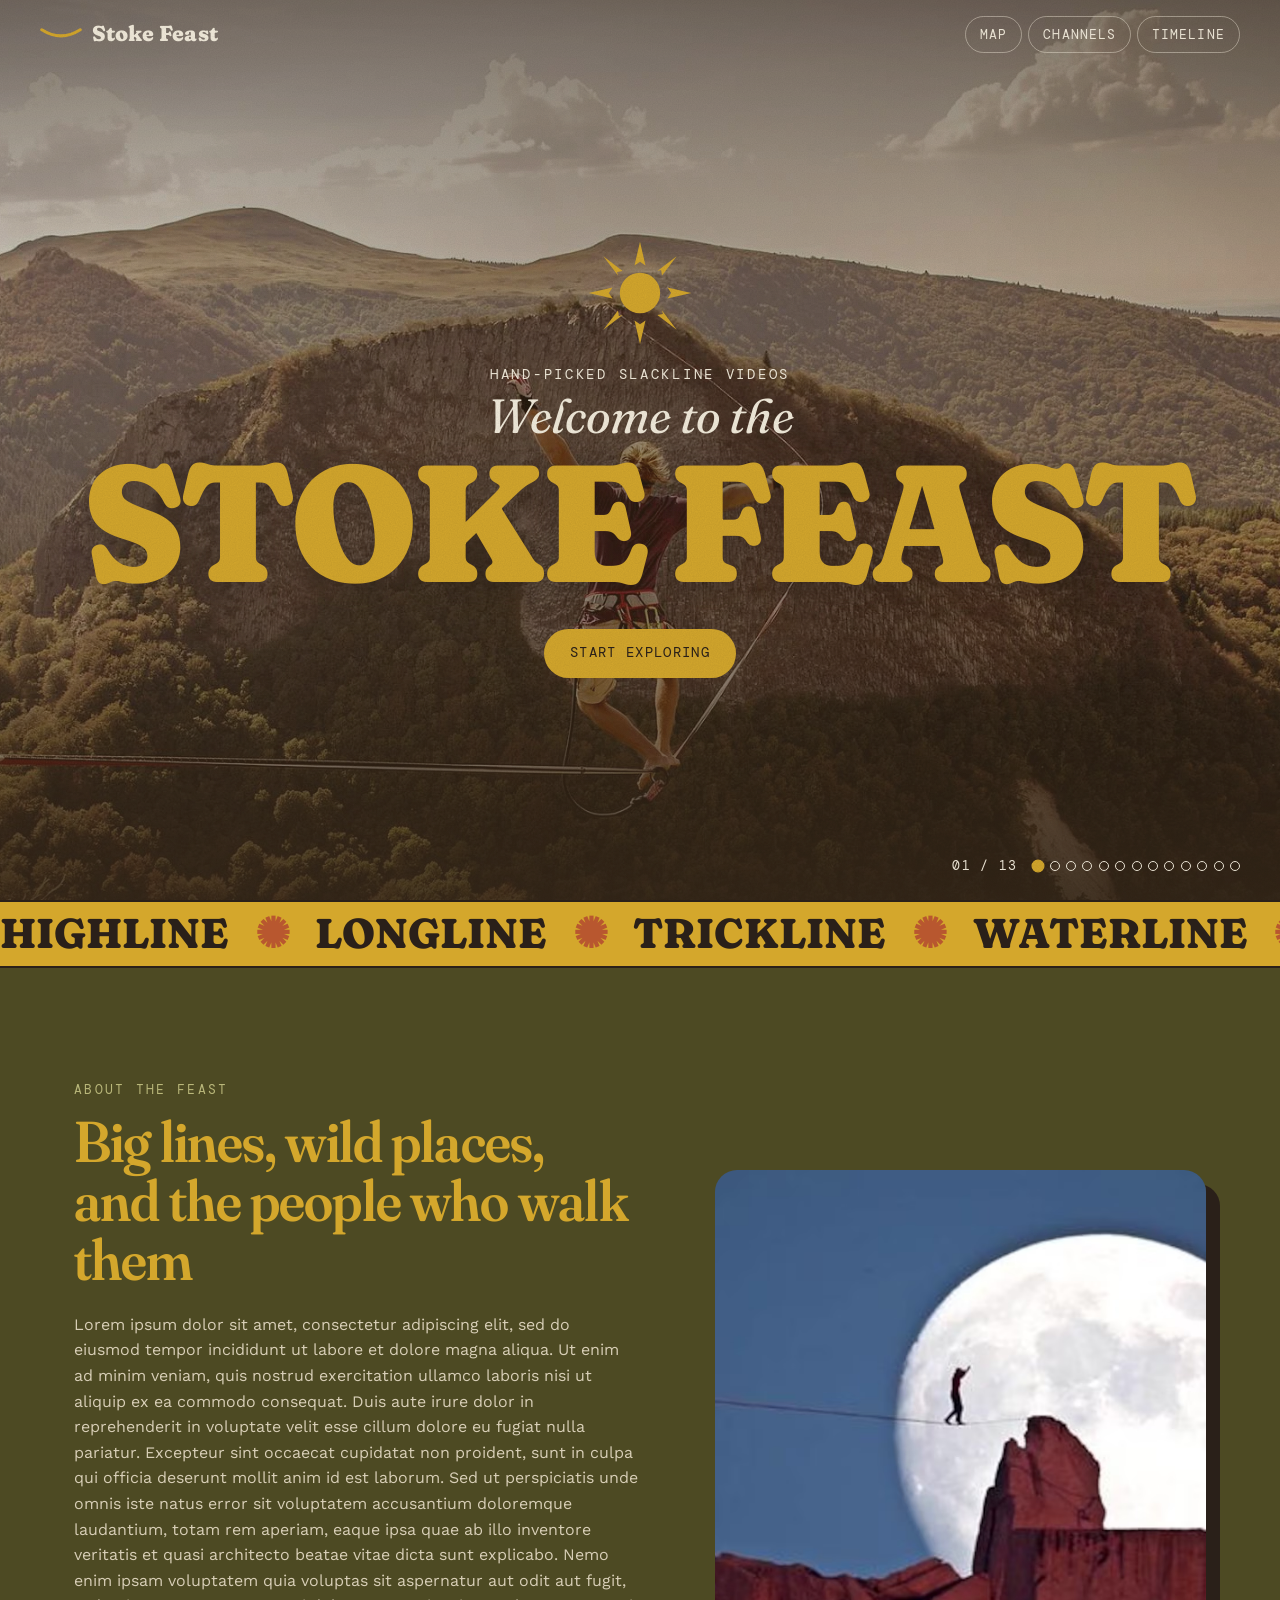
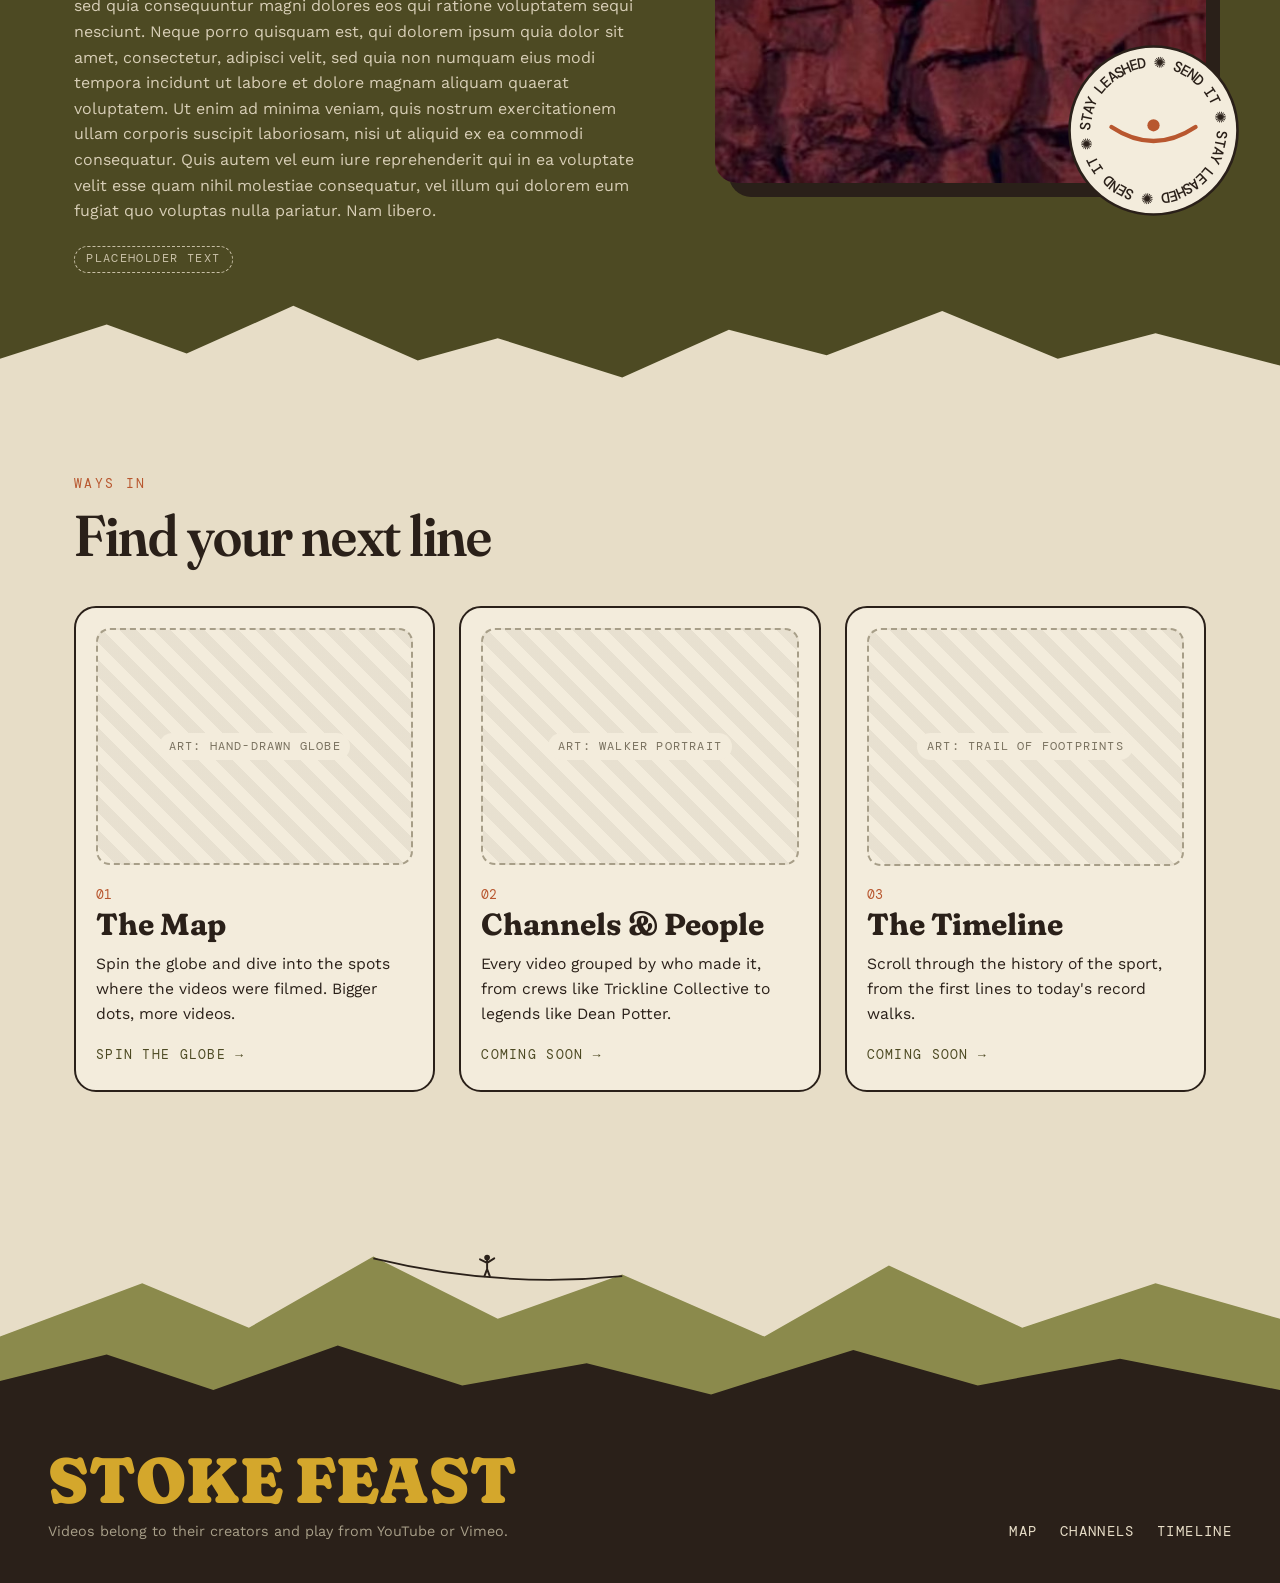
==== commit 434a881e: "Build the Map: 3D globe, spot pages and real video data - map.html/map.js: MapLibre globe with Esri " ====
--- a/index.html
+++ b/index.html
@@ -107,7 +107,7 @@
             <span class="num">01</span>
             <h3>The Map</h3>
             <p>Spin the globe and dive into the spots where the videos were filmed. Bigger dots, more videos.</p>
-            <span class="soon">Coming soon →</span>
+            <span class="soon">Spin the globe →</span>
           </a>
           <a class="explore-card" href="channels.html">
             <div class="art-slot"><span>Art: walker portrait</span></div>
--- a/style.css
+++ b/style.css
@@ -456,3 +456,268 @@
   *, *::before, *::after { animation: none !important; transition: none !important; }
   html { scroll-behavior: auto; }
 }
+
+/* ============================================================
+   THE MAP  (map.html)
+   ============================================================ */
+
+.visually-hidden {
+  position: absolute !important; width: 1px; height: 1px; overflow: hidden;
+  clip: rect(0 0 0 0); white-space: nowrap;
+}
+
+.map-page { overflow: hidden; background: #0d0b09; }
+.map-page::after { opacity: .06; }
+.map-main { position: fixed; inset: 0; }
+
+.globe {
+  position: absolute; inset: 0;
+  /* space behind the globe: dark, warm, a few stars */
+  background:
+    radial-gradient(1px 1px at 12% 22%, rgba(243,236,220,.7), transparent 60%),
+    radial-gradient(1px 1px at 78% 14%, rgba(243,236,220,.6), transparent 60%),
+    radial-gradient(1.5px 1.5px at 64% 78%, rgba(243,236,220,.5), transparent 60%),
+    radial-gradient(1px 1px at 30% 84%, rgba(243,236,220,.5), transparent 60%),
+    radial-gradient(1px 1px at 90% 58%, rgba(243,236,220,.6), transparent 60%),
+    radial-gradient(1.2px 1.2px at 46% 8%, rgba(243,236,220,.5), transparent 60%),
+    radial-gradient(ellipse at 60% 50%, #2a2019 0%, #120e0b 55%, #070605 100%);
+}
+.globe-error { color: var(--paper); text-align: center; margin-top: 40vh; font-family: var(--mono); }
+
+/* Dots */
+.spot-dot {
+  display: grid; place-items: center;
+  width: var(--size); height: var(--size);
+  text-decoration: none;
+  cursor: pointer;
+}
+.spot-dot .dot {
+  width: 100%; height: 100%;
+  display: grid; place-items: center;
+  border-radius: 50%;
+  background: var(--mustard);
+  border: 2px solid var(--bark);
+  box-shadow: 0 0 0 3px rgba(212, 167, 44, .35), 0 3px 10px rgba(0,0,0,.45);
+  color: var(--bark);
+  font-family: var(--mono); font-weight: 500;
+  font-size: clamp(.62rem, calc(var(--size) * .42), .9rem);
+  line-height: 1;
+  transition: transform .2s, background .2s, box-shadow .2s;
+}
+.spot-dot:hover .dot, .spot-dot:focus-visible .dot, .spot-dot.is-highlighted .dot {
+  background: var(--rust); color: var(--paper);
+  transform: scale(1.18);
+  box-shadow: 0 0 0 5px rgba(184, 87, 47, .4), 0 4px 14px rgba(0,0,0,.5);
+}
+.spot-dot:focus-visible { outline: none; }
+.dot-label {
+  position: absolute;
+  left: calc(100% + 8px); top: 50%;
+  transform: translateY(-50%);
+  white-space: nowrap;
+  padding: .25rem .6rem;
+  border-radius: 999px;
+  background: rgba(42, 32, 25, .9);
+  color: var(--paper);
+  font-family: var(--display); font-weight: 600; font-size: .95rem;
+  line-height: 1.2;
+  pointer-events: none;
+  opacity: 0;
+  transition: opacity .2s;
+}
+.dot-label small {
+  margin-left: .45rem;
+  font-family: var(--mono); font-weight: 400; font-size: .68rem;
+  text-transform: uppercase; letter-spacing: .08em;
+  color: var(--mustard);
+}
+.spot-dot:hover .dot-label, .spot-dot:focus-visible .dot-label, .spot-dot.is-highlighted .dot-label,
+.show-labels .dot-label { opacity: 1; }
+.spot-dot:hover, .spot-dot:focus-visible, .spot-dot.is-highlighted { z-index: 5; }
+
+/* Side panel */
+.spot-panel {
+  position: absolute;
+  top: 5.2rem; left: clamp(.75rem, 2vw, 1.5rem);
+  width: min(340px, calc(100vw - 1.5rem));
+  max-height: calc(100vh - 7rem);
+  display: flex; flex-direction: column;
+  background: rgba(243, 236, 220, .95);
+  color: var(--bark);
+  border: 2px solid var(--bark);
+  border-radius: var(--radius);
+  box-shadow: 6px 6px 0 var(--bark);
+  overflow: hidden;
+  z-index: 10;
+}
+.panel-head { padding: 1.2rem 1.3rem .9rem; border-bottom: 1.5px solid rgba(42,32,25,.15); }
+.panel-head .eyebrow { color: var(--rust); margin-bottom: .3rem; }
+.panel-head h1 {
+  font-family: var(--display); font-weight: 800;
+  font-variation-settings: "SOFT" 100, "opsz" 144;
+  font-size: 1.9rem; line-height: 1; letter-spacing: -.01em;
+  margin: 0 0 .5rem;
+}
+.panel-stats { font-family: var(--mono); font-size: .78rem; text-transform: uppercase; letter-spacing: .08em; color: var(--moss); margin: 0 0 .4rem; }
+.panel-hint { font-size: .88rem; line-height: 1.45; margin: 0 0 .7rem; opacity: .85; }
+.panel-toggle {
+  font: inherit; font-family: var(--mono); font-size: .72rem; text-transform: uppercase; letter-spacing: .1em;
+  background: none; color: var(--bark); cursor: pointer;
+  border: 1.5px solid var(--bark); border-radius: 999px; padding: .3rem .8rem;
+}
+.panel-toggle:hover { background: var(--bark); color: var(--paper); }
+.panel-toggle .when-closed, .is-collapsed .panel-toggle .when-open { display: none; }
+.is-collapsed .panel-toggle .when-closed { display: inline; }
+.is-collapsed .spot-lists { display: none; }
+
+.spot-lists { overflow-y: auto; padding: .4rem .6rem 1rem; overscroll-behavior: contain; }
+.spot-list { list-style: none; margin: 0; padding: 0; }
+.spot-list a {
+  display: grid; grid-template-columns: 28px 1fr auto; align-items: center; gap: .6rem;
+  padding: .5rem .7rem;
+  border-radius: 14px;
+  text-decoration: none;
+}
+.spot-list a:hover, .spot-list a:focus-visible { background: rgba(212, 167, 44, .28); }
+.spot-swatch {
+  justify-self: center;
+  width: var(--size); height: var(--size);
+  border-radius: 50%;
+  background: var(--mustard); border: 2px solid var(--bark);
+}
+.spot-name { font-family: var(--display); font-weight: 600; font-size: 1.05rem; line-height: 1.15; }
+.spot-name small { display: block; font-family: var(--body); font-weight: 400; font-size: .78rem; opacity: .7; }
+.spot-count {
+  font-family: var(--mono); font-size: .78rem;
+  min-width: 1.8rem; text-align: center;
+  padding: .1rem .45rem; border-radius: 999px;
+  background: var(--bark); color: var(--paper);
+}
+.unpinned-title {
+  font-family: var(--mono); font-size: .72rem; text-transform: uppercase; letter-spacing: .12em;
+  color: var(--rust); margin: 1rem .7rem .3rem;
+}
+.spot-list.is-unpinned a { grid-template-columns: 1fr auto; }
+
+.reset-view {
+  position: absolute; right: 1rem; top: 5.2rem; z-index: 10;
+  font-family: var(--mono); font-size: .75rem; text-transform: uppercase; letter-spacing: .1em;
+  background: var(--mustard); color: var(--bark);
+  border: 2px solid var(--bark); border-radius: 999px;
+  padding: .5rem 1rem; cursor: pointer;
+  box-shadow: 3px 3px 0 var(--bark);
+}
+.reset-view:hover { background: var(--paper); }
+
+/* MapLibre controls in the site palette */
+.map-page .maplibregl-ctrl-group { background: var(--paper); border: 2px solid var(--bark); border-radius: 14px; box-shadow: 3px 3px 0 var(--bark); overflow: hidden; }
+.map-page .maplibregl-ctrl-group button + button { border-top-color: rgba(42,32,25,.2); }
+.map-page .maplibregl-ctrl-bottom-right { margin: 0 .6rem 1.4rem 0; }
+.map-page .maplibregl-ctrl-attrib { font-size: .7rem; }
+
+@media (max-width: 700px) {
+  .spot-panel { top: auto; bottom: .75rem; max-height: 55vh; }
+  .panel-head { padding: 1rem 1.1rem .8rem; }
+  .panel-head h1 { font-size: 1.5rem; }
+  .panel-hint { display: none; }
+  .reset-view { top: 4.6rem; right: .75rem; }
+  .map-page .maplibregl-ctrl-bottom-right { display: none; }
+  .map-page .maplibregl-ctrl-bottom-left { top: 4.6rem; bottom: auto; left: .25rem; }
+}
+
+/* ============================================================
+   SPOT PAGE  (spot.html?id=...)
+   ============================================================ */
+
+.spot-hero {
+  position: relative;
+  overflow: hidden;
+  background: var(--moss);
+  color: var(--paper);
+}
+.spot-hero .topo { position: absolute; inset: 0; width: 100%; height: 100%; }
+.spot-hero .topo path { stroke: rgba(212, 167, 44, .28); }
+.spot-hero-inner { position: relative; padding-top: 7.5rem; padding-bottom: 3rem; }
+.back-link {
+  display: inline-block; margin-bottom: 1.6rem;
+  font-family: var(--mono); font-size: .8rem; text-transform: uppercase; letter-spacing: .1em;
+  text-decoration: none; color: var(--mustard);
+}
+.back-link:hover { color: var(--paper); }
+.spot-hero h1 {
+  font-family: var(--display); font-weight: 900;
+  font-variation-settings: "SOFT" 100, "opsz" 144;
+  font-size: clamp(3rem, 9vw, 7rem);
+  text-transform: uppercase; line-height: .9; letter-spacing: -.02em;
+  color: var(--mustard);
+  margin: 0 0 .8rem;
+}
+.spot-region { font-size: 1.15rem; margin: 0 0 1.1rem; max-width: 50ch; }
+.spot-meta { display: flex; flex-wrap: wrap; align-items: center; gap: .9rem; margin: 0; }
+.spot-meta .coords { font-family: var(--mono); font-size: .8rem; letter-spacing: .06em; opacity: .8; }
+
+.spot-videos { padding: clamp(2rem, 5vw, 3.5rem) 0 clamp(3rem, 7vw, 5rem); }
+.video-list { list-style: none; margin: 0 auto; padding: 0; max-width: 980px; display: grid; gap: 1.6rem; }
+.video-card {
+  display: grid; grid-template-columns: minmax(0, 1.1fr) minmax(0, 1fr); gap: 1.4rem;
+  background: var(--paper);
+  border: 2px solid var(--bark);
+  border-radius: var(--radius);
+  padding: 1rem;
+  box-shadow: 5px 5px 0 var(--bark);
+}
+.player {
+  position: relative;
+  aspect-ratio: 16 / 9;
+  border-radius: calc(var(--radius) - 8px);
+  overflow: hidden;
+  background:
+    repeating-linear-gradient(135deg, rgba(212,167,44,.12) 0 10px, transparent 10px 20px),
+    var(--soil);
+}
+.player iframe { position: absolute; inset: 0; width: 100%; height: 100%; border: 0; }
+.play { position: absolute; inset: 0; width: 100%; padding: 0; border: 0; background: none; cursor: pointer; }
+.play img { width: 100%; height: 100%; object-fit: cover; transition: transform .4s; }
+.play:hover img { transform: scale(1.04); }
+.play-icon {
+  position: absolute; left: 50%; top: 50%; transform: translate(-50%, -50%);
+  width: 64px; height: 64px; border-radius: 50%;
+  display: grid; place-items: center;
+  background: var(--mustard); border: 2px solid var(--bark);
+  box-shadow: 3px 3px 0 var(--bark);
+  transition: background .2s;
+}
+.play-icon svg { width: 28px; height: 28px; fill: var(--bark); margin-left: 3px; }
+.play:hover .play-icon, .play:focus-visible .play-icon { background: var(--rust); }
+.play:hover .play-icon svg { fill: var(--paper); }
+
+.video-body { padding: .2rem .4rem .2rem 0; min-width: 0; }
+.video-meta { font-family: var(--mono); font-size: .74rem; text-transform: uppercase; letter-spacing: .08em; color: var(--rust); margin: 0 0 .4rem; }
+.video-card h3 {
+  font-family: var(--display); font-weight: 700;
+  font-variation-settings: "SOFT" 50;
+  font-size: 1.35rem; line-height: 1.15;
+  margin: 0 0 .6rem;
+}
+.video-card h3 a { text-decoration: none; }
+.video-card h3 a:hover { text-decoration: underline; text-decoration-color: var(--mustard); text-underline-offset: 3px; }
+.video-desc { margin: 0 0 .7rem; font-size: .98rem; line-height: 1.5; }
+.video-people, .video-also { margin: 0 0 .5rem; font-size: .9rem; }
+.video-people span, .video-also span { font-family: var(--mono); font-size: .7rem; text-transform: uppercase; letter-spacing: .1em; color: var(--moss); margin-right: .3rem; }
+.video-also a {
+  display: inline-block; margin: 0 .3rem .3rem 0;
+  padding: .1rem .6rem; border-radius: 999px;
+  background: var(--mustard); text-decoration: none; font-size: .85rem;
+}
+.video-also a:hover { background: var(--bark); color: var(--paper); }
+.video-tags { list-style: none; margin: .6rem 0 0; padding: 0; display: flex; flex-wrap: wrap; gap: .35rem; }
+.video-tags li {
+  font-family: var(--mono); font-size: .68rem; letter-spacing: .04em;
+  padding: .1rem .55rem; border-radius: 999px;
+  border: 1.2px solid rgba(42,32,25,.35);
+}
+
+@media (max-width: 760px) {
+  .video-card { grid-template-columns: 1fr; gap: 1rem; }
+  .video-body { padding: 0 .2rem .3rem; }
+}
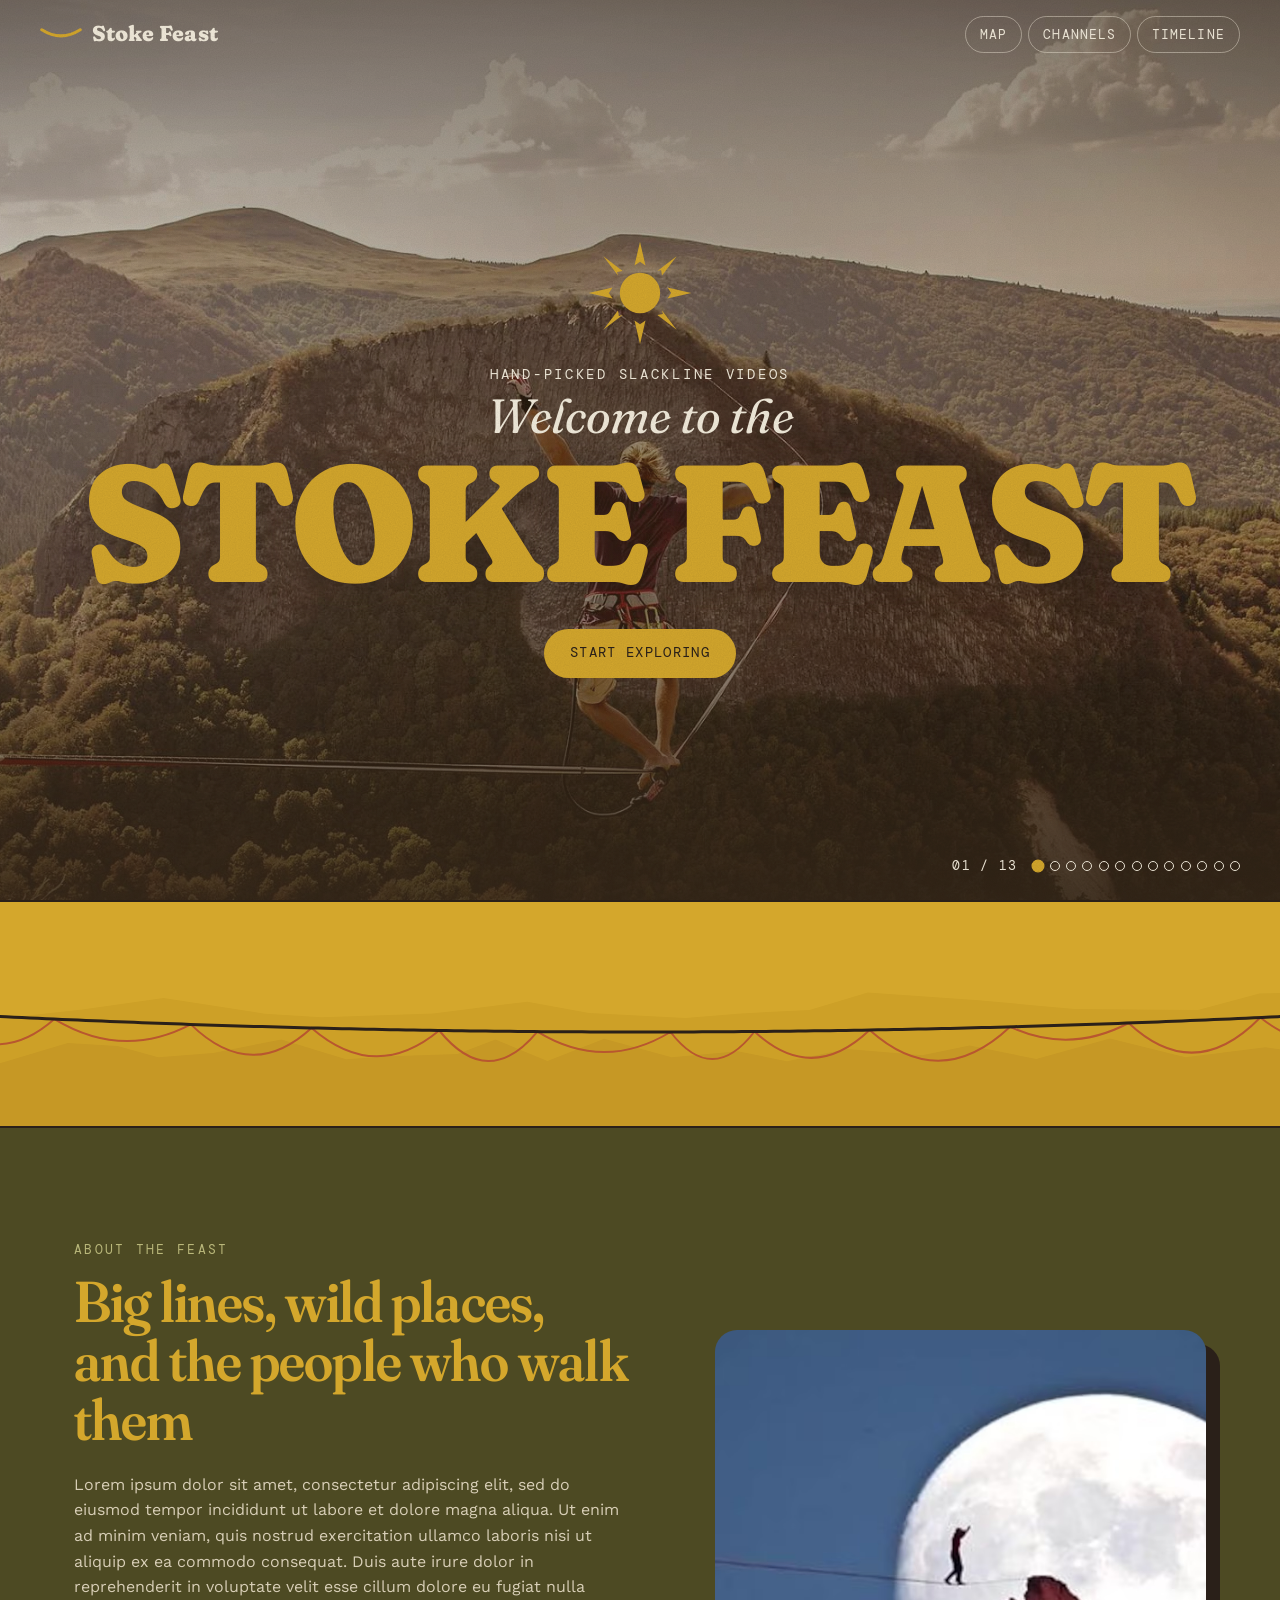
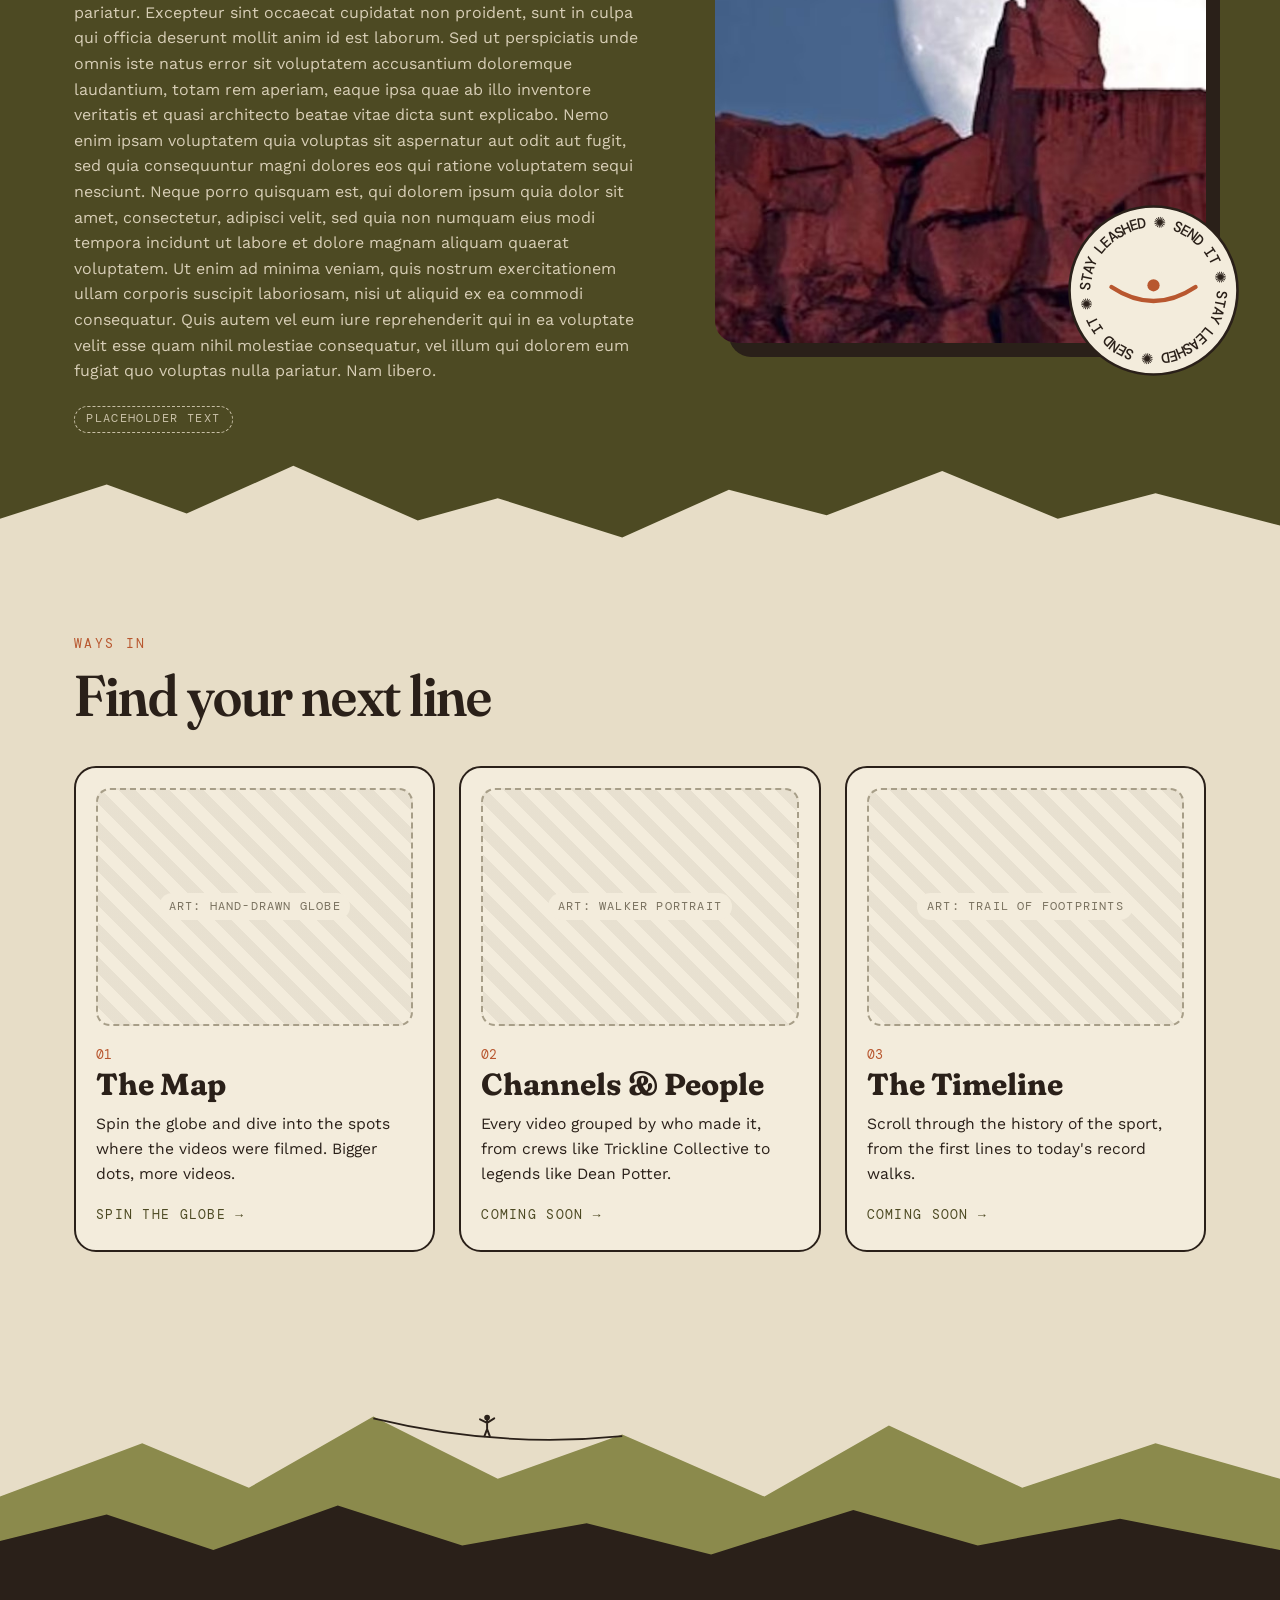
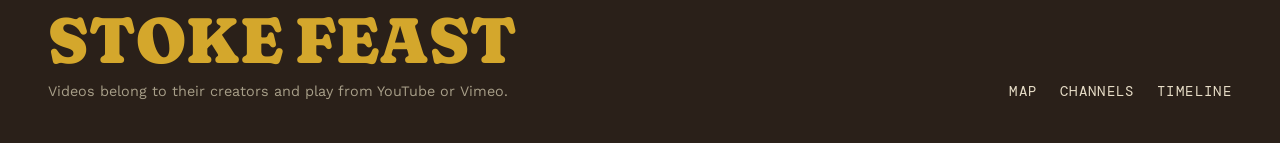
==== commit cb7a7a41: "Replace discipline marquee with animated highliner band A stick figure walks a sagging highline (mai" ====
--- a/index.html
+++ b/index.html
@@ -58,11 +58,9 @@
     </div>
   </section>
 
-  <div class="marquee" aria-hidden="true">
-    <div class="marquee-track">
-      <span>Highline</span><i>✺</i><span>Longline</span><i>✺</i><span>Trickline</span><i>✺</i><span>Waterline</span><i>✺</i><span>Rodeo</span><i>✺</i><span>Midline</span><i>✺</i>
-      <span>Highline</span><i>✺</i><span>Longline</span><i>✺</i><span>Trickline</span><i>✺</i><span>Waterline</span><i>✺</i><span>Rodeo</span><i>✺</i><span>Midline</span><i>✺</i>
-    </div>
+  <!-- A stick figure walking a highline. Drawn and animated by highline.js -->
+  <div class="highline-band" aria-hidden="true">
+    <svg id="highline" preserveAspectRatio="none"></svg>
   </div>
 
   <main id="main">
@@ -150,5 +148,6 @@
   </footer>
 
   <script src="home.js"></script>
+  <script src="highline.js"></script>
 </body>
 </html>
--- a/style.css
+++ b/style.css
@@ -212,28 +212,27 @@
 }
 .dots button[aria-current="true"] { background: var(--mustard); border-color: var(--mustard); transform: scale(1.3); }
 
-/* ---------- Marquee band ---------- */
-
-.marquee {
+/* ---------- Highline band (animated by highline.js) ---------- */
+
+.highline-band {
   background: var(--mustard);
-  color: var(--bark);
+  border-block: 2px solid var(--bark);
   overflow: hidden;
-  border-block: 2px solid var(--bark);
-}
-.marquee-track {
-  display: flex; align-items: center; gap: 1.6rem;
-  width: max-content;
-  padding: .7rem 0;
-  font-family: var(--display);
-  font-weight: 800;
-  font-variation-settings: "SOFT" 100;
-  font-size: clamp(1.6rem, 3.4vw, 2.6rem);
-  text-transform: uppercase;
-  line-height: 1;
-  animation: marquee 38s linear infinite;
-}
-.marquee-track i { font-style: normal; color: var(--rust); }
-@keyframes marquee { to { transform: translateX(-50%); } }
+  line-height: 0;
+}
+.highline-band svg { display: block; width: 100%; height: 230px; }
+.hl-ridge        { stroke: none; }
+.hl-ridge-back   { fill: #cda027; }
+.hl-ridge-front  { fill: #c69825; }
+.hl-main   { fill: none; stroke: var(--bark); stroke-width: 3; stroke-linecap: round; stroke-linejoin: round; }
+.hl-backup { fill: none; stroke: var(--rust); stroke-width: 2; stroke-linecap: round; }
+.hl-leash  { fill: none; stroke: var(--rust); stroke-width: 1.8; stroke-linecap: round; }
+.hl-ring   { fill: none; stroke: var(--bark); stroke-width: 1.6; }
+.hl-figure { --s: 1; }
+.hl-limb, .hl-torso { fill: none; stroke: var(--bark); stroke-linecap: round; stroke-linejoin: round; }
+.hl-limb   { stroke-width: calc(4.6px * var(--s)); }
+.hl-torso  { stroke-width: calc(6.5px * var(--s)); }
+.hl-head   { fill: var(--bark); }
 
 /* ---------- Section basics ---------- */
 
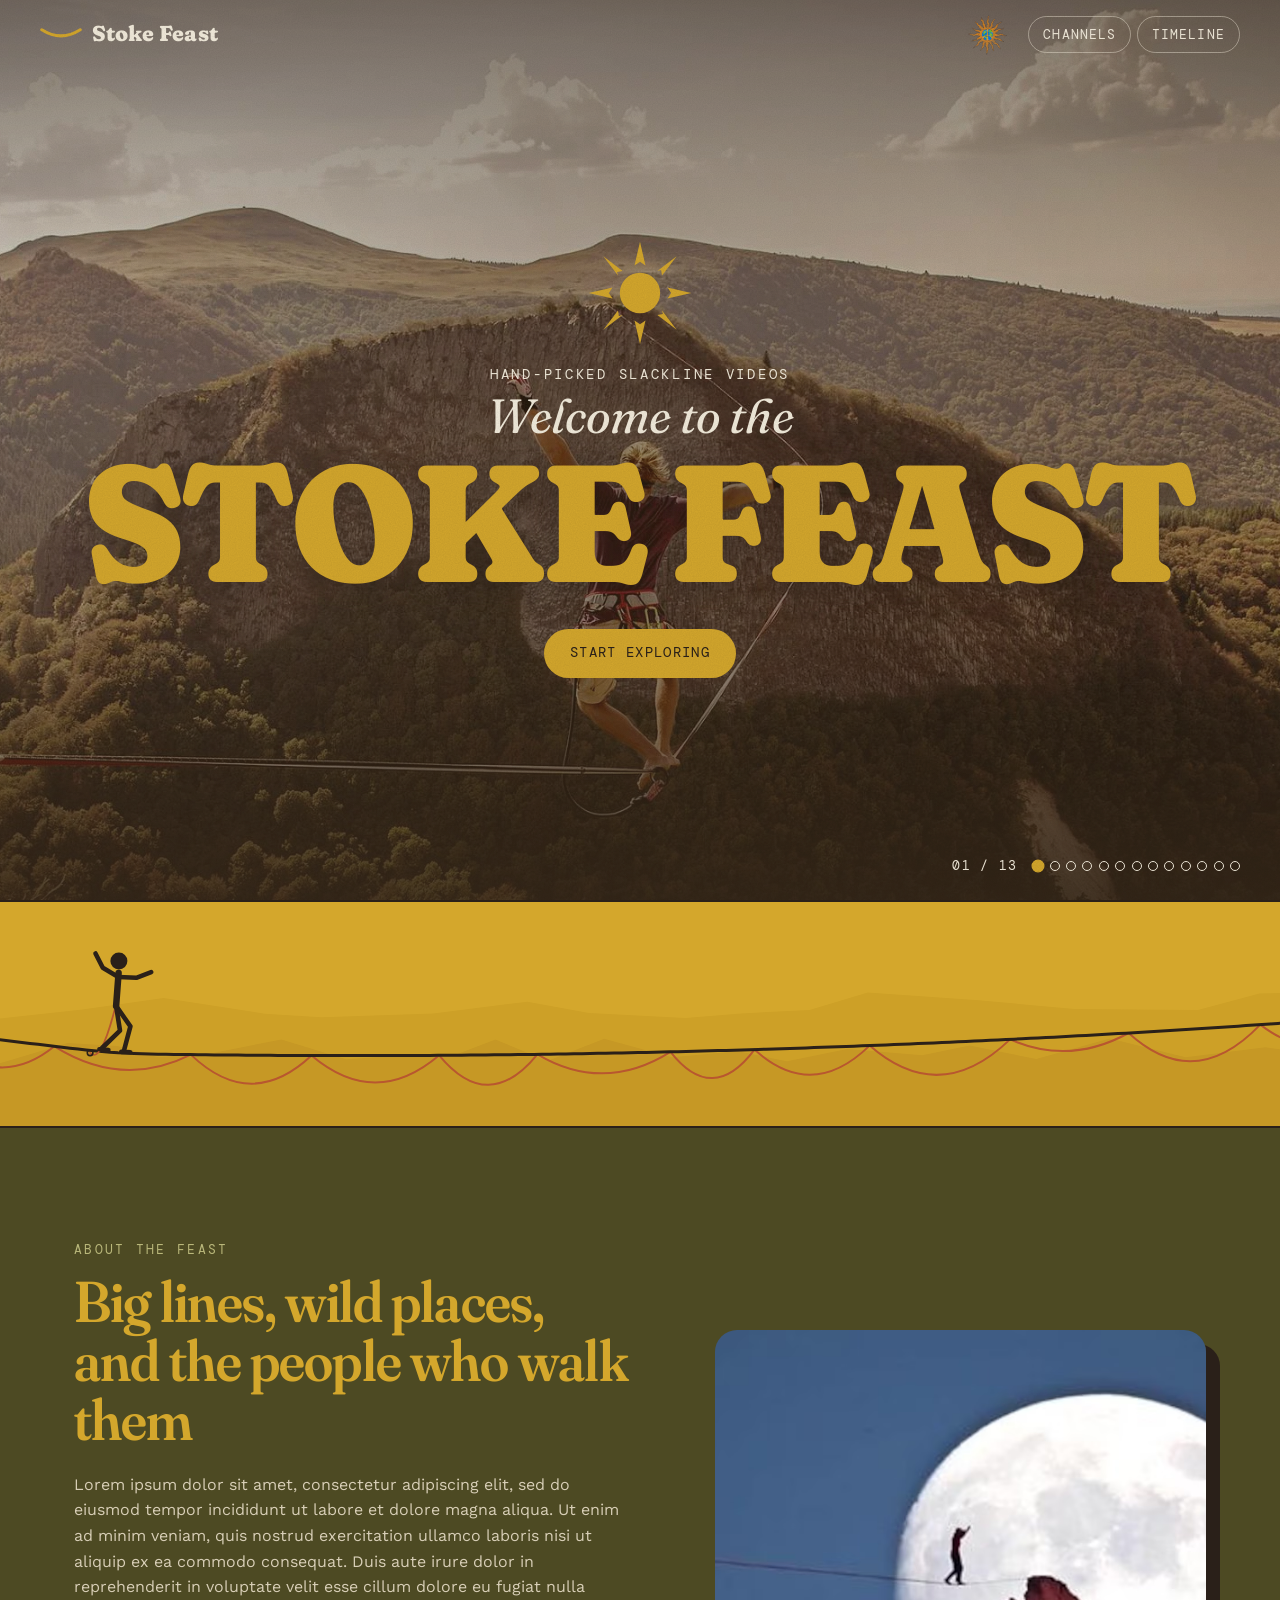
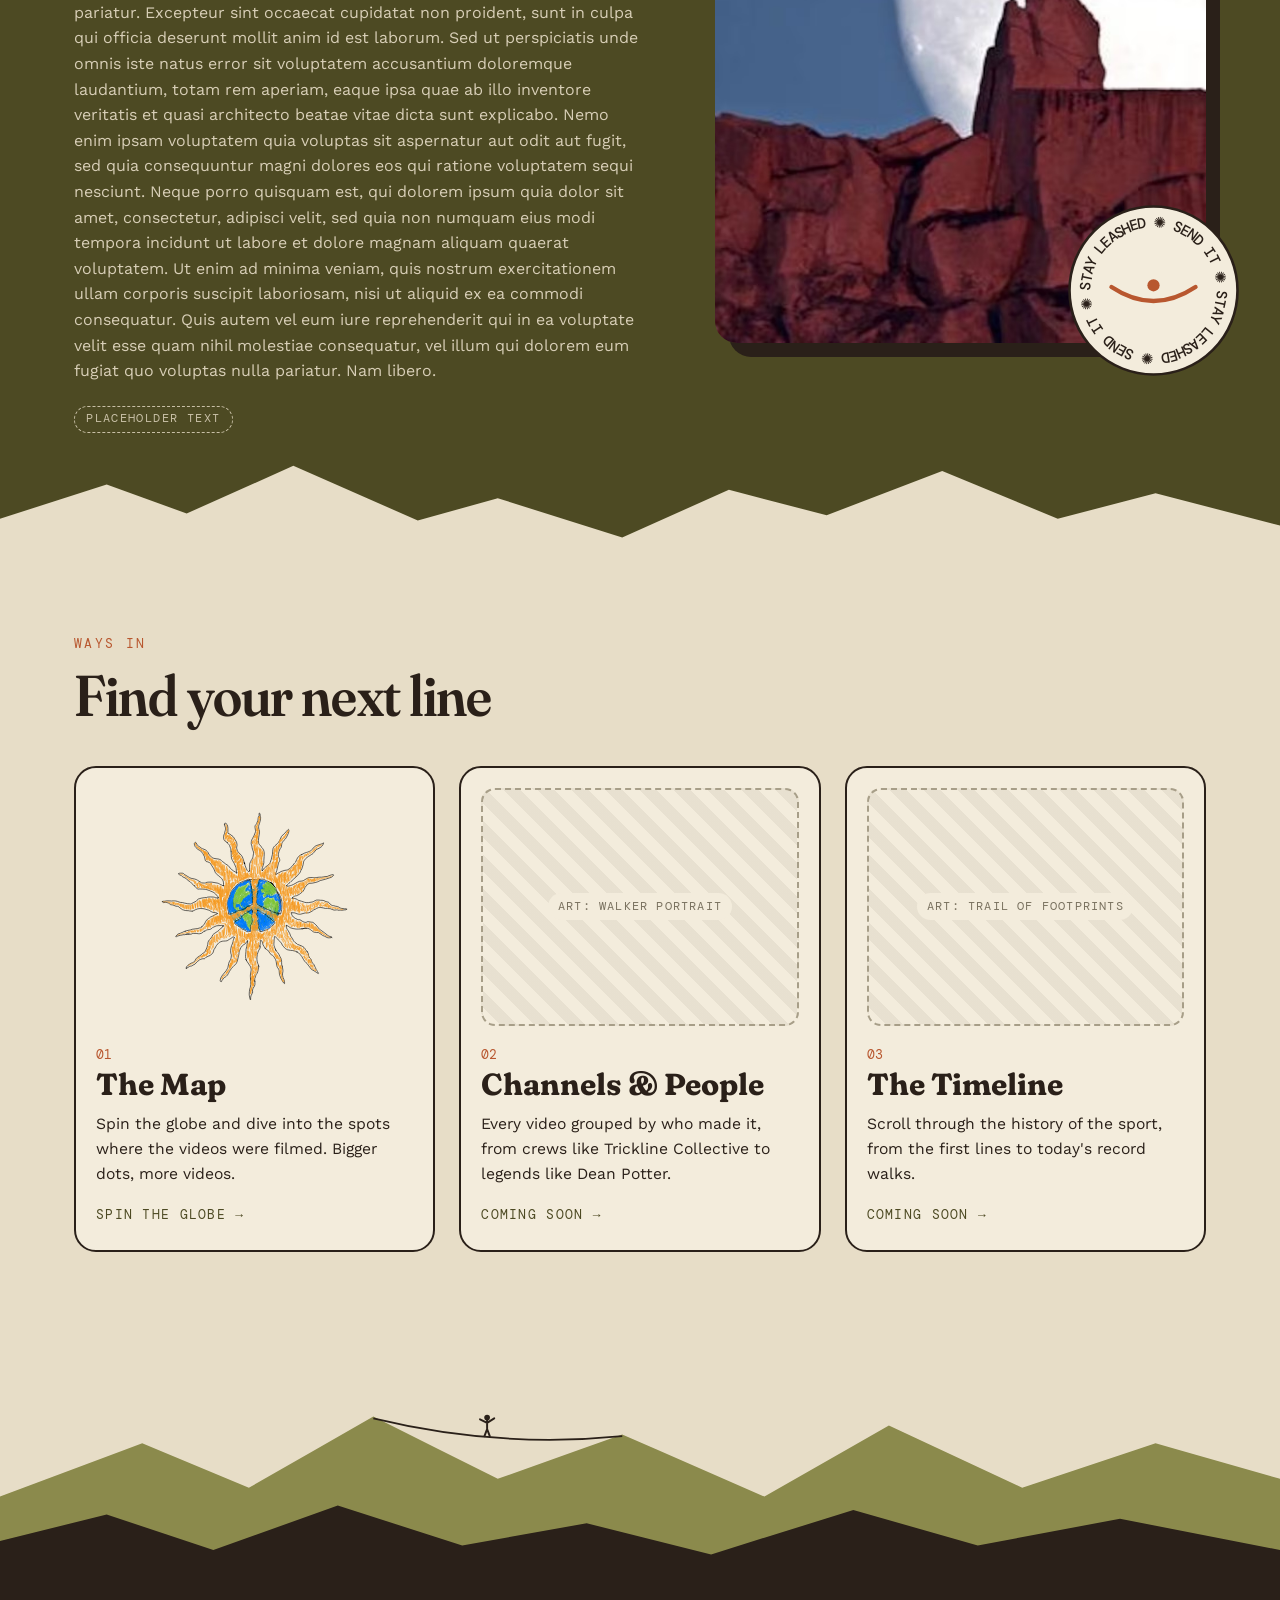
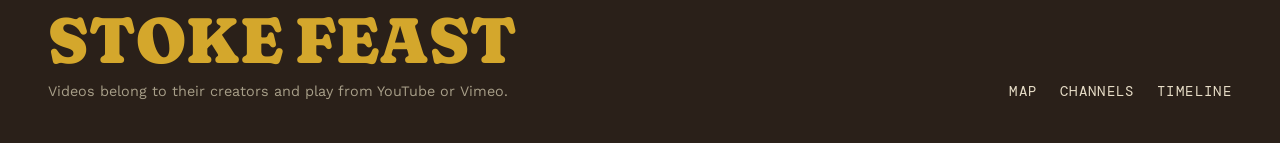
==== commit 6857c776: "Peace sun Map button, walker starts in frame, sun on the map card Co-Authored-By: Claude Opus 5.5 <n" ====
--- a/index.html
+++ b/index.html
@@ -20,7 +20,10 @@
       <span>Stoke Feast</span>
     </a>
     <nav class="site-nav" aria-label="Main">
-      <a href="map.html">Map</a>
+      <a class="nav-map" href="map.html">
+        <img class="nav-map-icon" src="images/icons/peace-sun.svg" alt="" width="252" height="256">
+        <span class="nav-map-label">Map</span>
+      </a>
       <a href="channels.html">Channels</a>
       <a href="timeline.html">Timeline</a>
     </nav>
@@ -101,7 +104,7 @@
 
         <div class="cards">
           <a class="explore-card" href="map.html">
-            <div class="art-slot"><span>Art: hand-drawn globe</span></div>
+            <div class="art-slot art-slot--filled"><img class="art card-art" src="images/icons/peace-sun.svg" alt="" width="252" height="256"></div>
             <span class="num">01</span>
             <h3>The Map</h3>
             <p>Spin the globe and dive into the spots where the videos were filmed. Bigger dots, more videos.</p>
--- a/style.css
+++ b/style.css
@@ -106,6 +106,29 @@
 }
 .site-nav a:hover,
 .site-nav a[aria-current="page"] { background: var(--mustard); border-color: var(--mustard); color: var(--bark); }
+
+/* Map link: Liam's peace sun. On hover or keyboard focus the sun fades
+   out and the word "Map" fades in. The word is always in the link text,
+   so screen readers hear "Map". Touch screens (no hover) just show the
+   sun; a tap goes straight to the map. */
+.site-nav a.nav-map {
+  display: grid; place-items: center;
+  border-color: transparent;
+  min-width: 4.4rem;
+}
+.site-nav a.nav-map:hover { background: none; border-color: transparent; color: inherit; }
+.nav-map > * { grid-area: 1 / 1; transition: opacity .3s ease, transform .3s ease; }
+.nav-map-icon { height: 2.5rem; width: auto; margin: -.65rem 0; }
+.nav-map-label { opacity: 0; transform: scale(.85); }
+.site-nav a.nav-map[aria-current="page"] { border-color: transparent; background: none; }
+.site-nav a.nav-map[aria-current="page"] .nav-map-icon { filter: drop-shadow(0 0 6px rgba(212, 167, 44, .7)); }
+@media (hover: hover) {
+  .nav-map:hover .nav-map-icon { opacity: 0; transform: scale(.85) rotate(-20deg); }
+  .nav-map:hover .nav-map-label { opacity: 1; transform: none; }
+  .site-nav a.nav-map:hover { border-color: rgba(243, 236, 220, .45); }
+}
+.nav-map:focus-visible .nav-map-icon { opacity: 0; transform: scale(.85) rotate(-20deg); }
+.nav-map:focus-visible .nav-map-label { opacity: 1; transform: none; }
 
 /* ---------- Hero ---------- */
 
@@ -353,6 +376,9 @@
   background:
     repeating-linear-gradient(45deg, transparent 0 12px, rgba(167, 158, 136, .14) 12px 24px);
 }
+.art-slot--filled { position: relative; border-color: transparent; background: none; }
+.art-slot--filled .card-art { position: absolute; inset: 9% 0; height: 82%; width: 100%; transition: transform .6s ease; }
+.explore-card:hover .card-art { transform: rotate(18deg); }
 .art-slot span {
   font-family: var(--mono);
   font-size: .75rem;
@@ -362,6 +388,42 @@
   background: var(--paper);
   padding: .25rem .6rem;
   border-radius: 999px;
+}
+
+/* ---------- Feast Art icons ----------
+   Liam's drawings, cut out one per file in images/icons/ (see icons.html).
+
+   Original colours:
+     <img class="art" src="images/icons/mountain-sun.svg" alt="">
+   Size: add art--xs / art--sm / art--md / art--lg / art--xl, or set --art-size.
+   Any colour (single-colour line drawings only), takes the text colour:
+     <span class="art-tint art--md" style="--art: url(images/icons/mountain-peak.svg)"></span>
+*/
+.art {
+  --art-size: 6rem;
+  display: inline-block;
+  height: var(--art-size);
+  width: auto;
+  max-width: 100%;
+  vertical-align: middle;
+  object-fit: contain;
+}
+.art--xs { --art-size: 1.5rem; }
+.art--sm { --art-size: 3rem; }
+.art--md { --art-size: 6rem; }
+.art--lg { --art-size: 10rem; }
+.art--xl { --art-size: 16rem; }
+.art--wide { height: auto; width: var(--art-size); }  /* size by width, for hands-highline */
+
+.art-tint {
+  --art-size: 6rem;
+  display: inline-block;
+  width: var(--art-size);
+  height: var(--art-size);
+  vertical-align: middle;
+  background: currentColor;
+  -webkit-mask: var(--art) center / contain no-repeat;
+          mask: var(--art) center / contain no-repeat;
 }
 
 /* ---------- Footer ---------- */
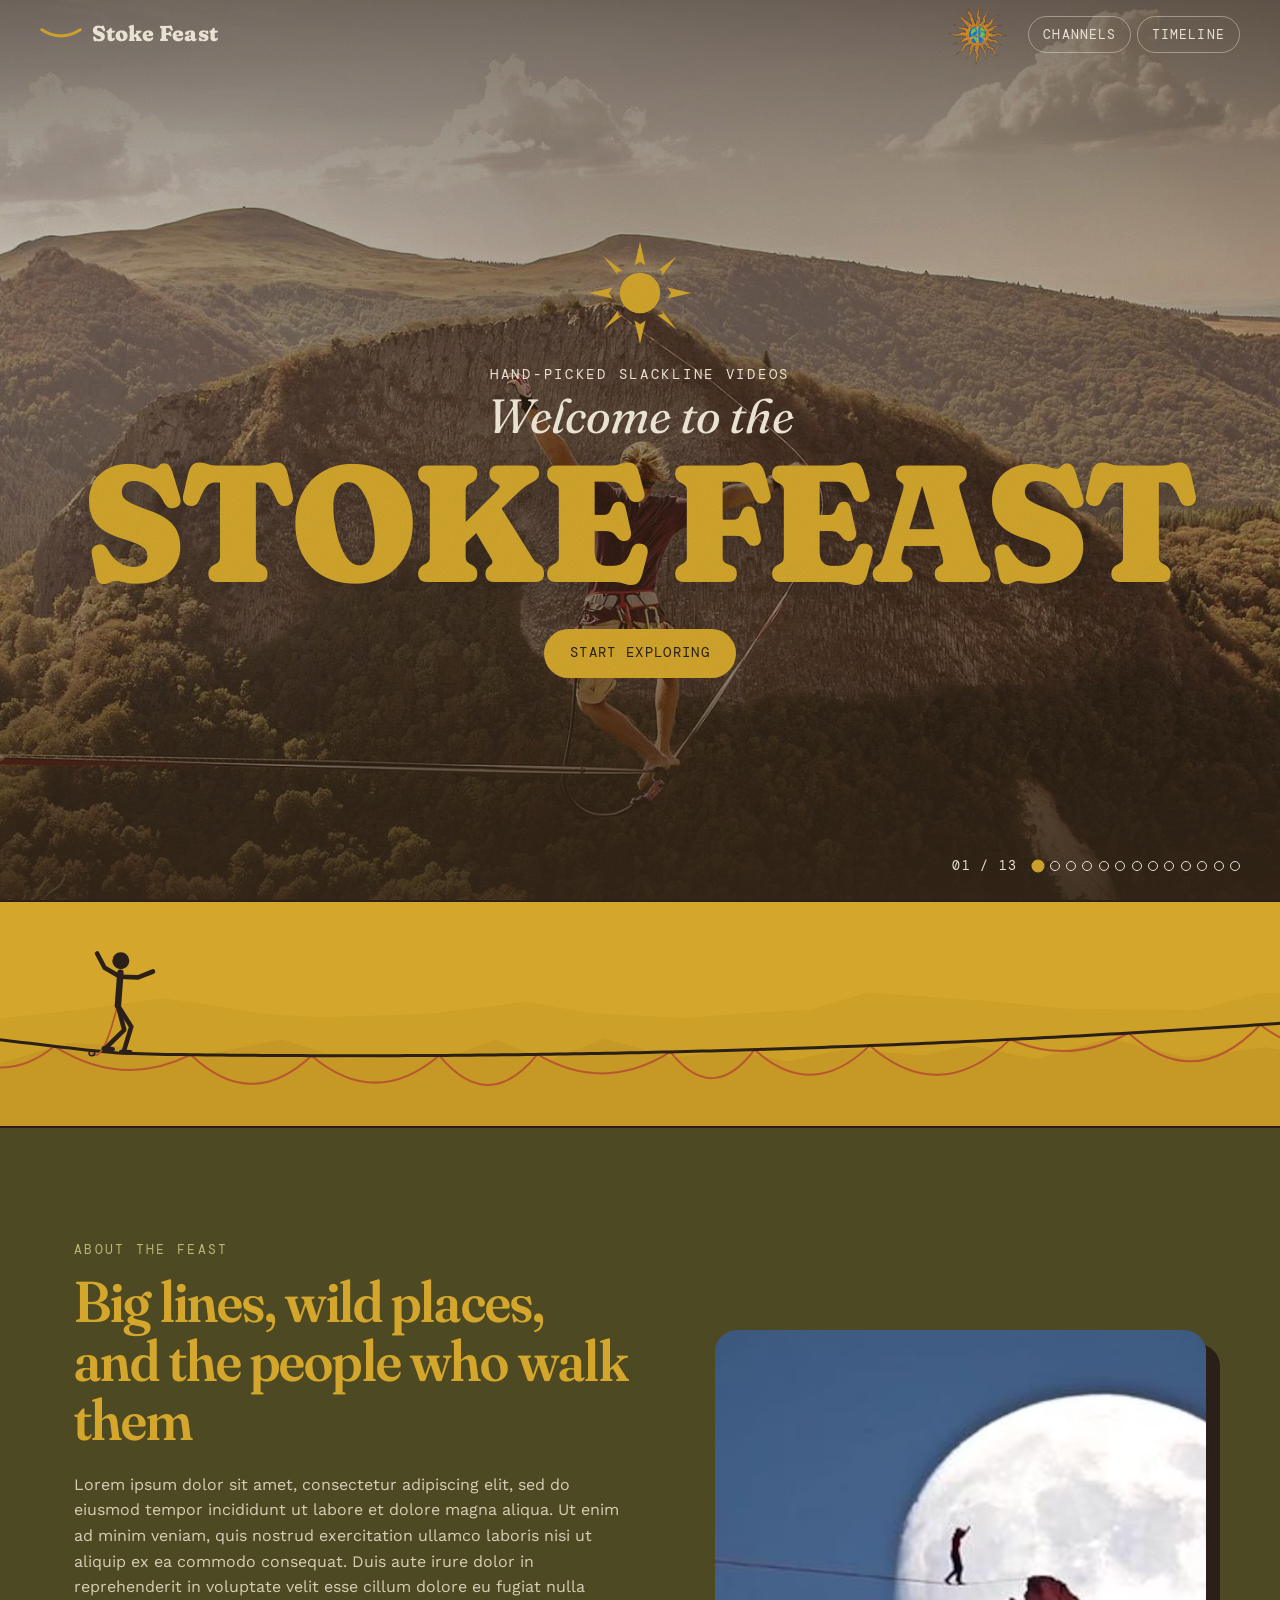
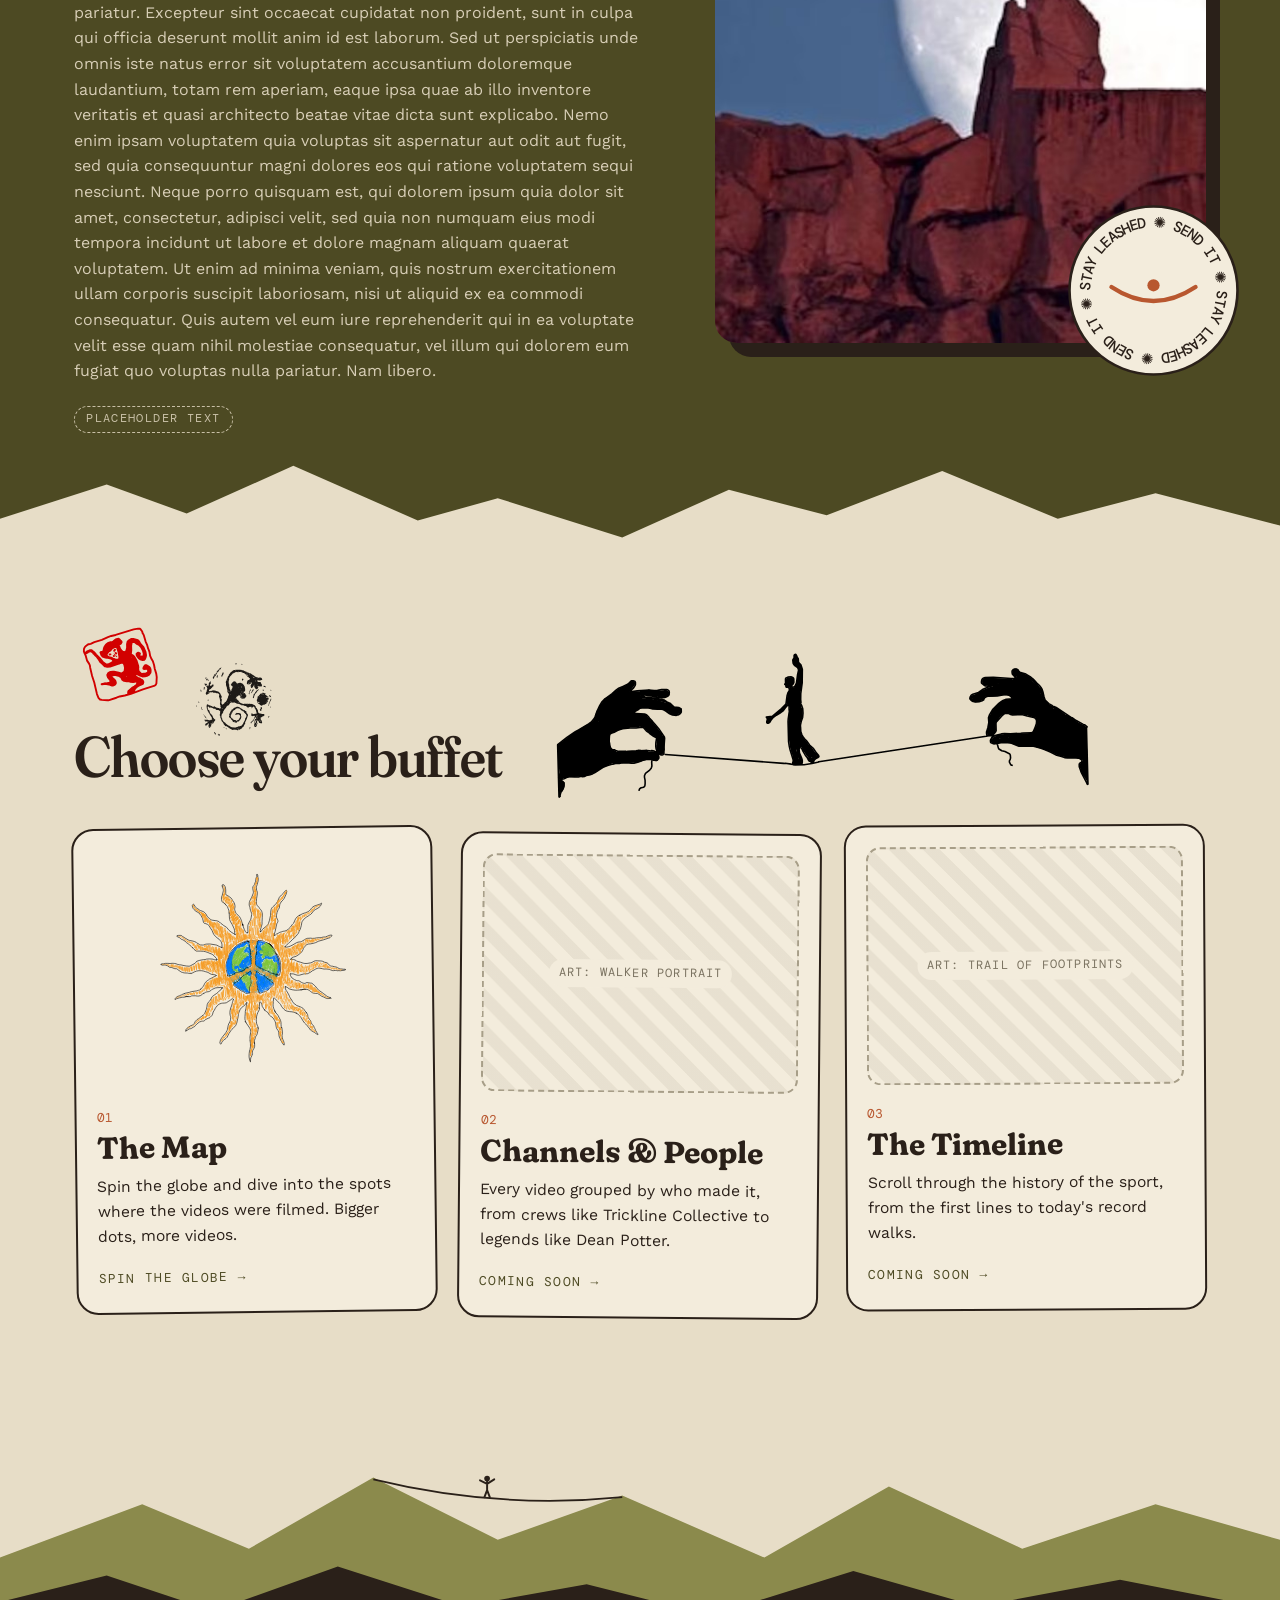
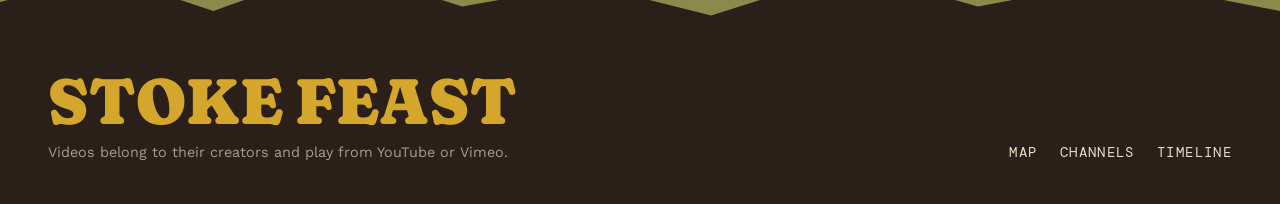
==== commit 121952b2: "Choose your buffet: hands-and-line art beside the title, tossed-on monkey and lizard, hand-laid card" ====
--- a/index.html
+++ b/index.html
@@ -99,8 +99,17 @@
 
     <section class="explore" aria-labelledby="explore-title">
       <div class="wrap">
-        <p class="eyebrow">Ways in</p>
-        <h2 id="explore-title">Find your next line</h2>
+        <div class="explore-head">
+          <div class="explore-title">
+            <!-- Critters tossed on above the title: rotations and offsets are deliberately uneven -->
+            <div class="tossed" aria-hidden="true">
+              <img class="tossed-monkey" src="images/icons/monkey.svg" alt="">
+              <img class="tossed-lizard" src="images/icons/lizard.svg" alt="">
+            </div>
+            <h2 id="explore-title">Choose your buffet</h2>
+          </div>
+          <img class="explore-hands" src="images/icons/hands-highline.svg" alt="">
+        </div>
 
         <div class="cards">
           <a class="explore-card" href="map.html">
--- a/style.css
+++ b/style.css
@@ -118,7 +118,7 @@
 }
 .site-nav a.nav-map:hover { background: none; border-color: transparent; color: inherit; }
 .nav-map > * { grid-area: 1 / 1; transition: opacity .3s ease, transform .3s ease; }
-.nav-map-icon { height: 2.5rem; width: auto; margin: -.65rem 0; }
+.nav-map-icon { height: 3.75rem; width: auto; margin: -1.25rem 0; }  /* negative margin keeps the header height unchanged */
 .nav-map-label { opacity: 0; transform: scale(.85); }
 .site-nav a.nav-map[aria-current="page"] { border-color: transparent; background: none; }
 .site-nav a.nav-map[aria-current="page"] .nav-map-icon { filter: drop-shadow(0 0 6px rgba(212, 167, 44, .7)); }
@@ -339,6 +339,25 @@
 
 .explore { padding: clamp(2.5rem, 6vw, 4.5rem) 0 clamp(4rem, 9vw, 7rem); }
 .explore .eyebrow { color: var(--rust); }
+
+/* Title row: critters tossed on above, hands-and-line drawing in the space to the right */
+.explore-head { display: flex; align-items: flex-end; gap: clamp(1rem, 4vw, 3rem); }
+.explore-title { flex: none; }
+.explore-title h2 { margin: 0; }
+.tossed { position: relative; height: 5.5rem; margin-bottom: .4rem; }
+.tossed img { position: absolute; height: auto; }
+.tossed-monkey { width: 4.6rem; left: .6rem; top: -.3rem; transform: rotate(-17deg); }
+.tossed-lizard { width: 5.4rem; left: 7.3rem; top: 1.6rem; transform: rotate(28deg); }
+.explore-hands { flex: 1; min-width: 0; max-width: 34rem; height: auto; margin-bottom: -.6rem; transform: rotate(-1.5deg); }
+
+/* A little wonk, so the cards look laid down by hand rather than snapped to a grid */
+.cards .explore-card:nth-child(1) { rotate: -.7deg; }
+.cards .explore-card:nth-child(2) { rotate: .5deg; translate: 0 .35rem; }
+.cards .explore-card:nth-child(3) { rotate: -.3deg; translate: 0 -.15rem; }
+@media (max-width: 700px) {
+  .explore-head { flex-direction: column; align-items: stretch; gap: 1rem; }
+  .explore-hands { align-self: flex-end; width: 85%; margin: 0; }
+}
 .cards {
   display: grid;
   grid-template-columns: repeat(3, 1fr);
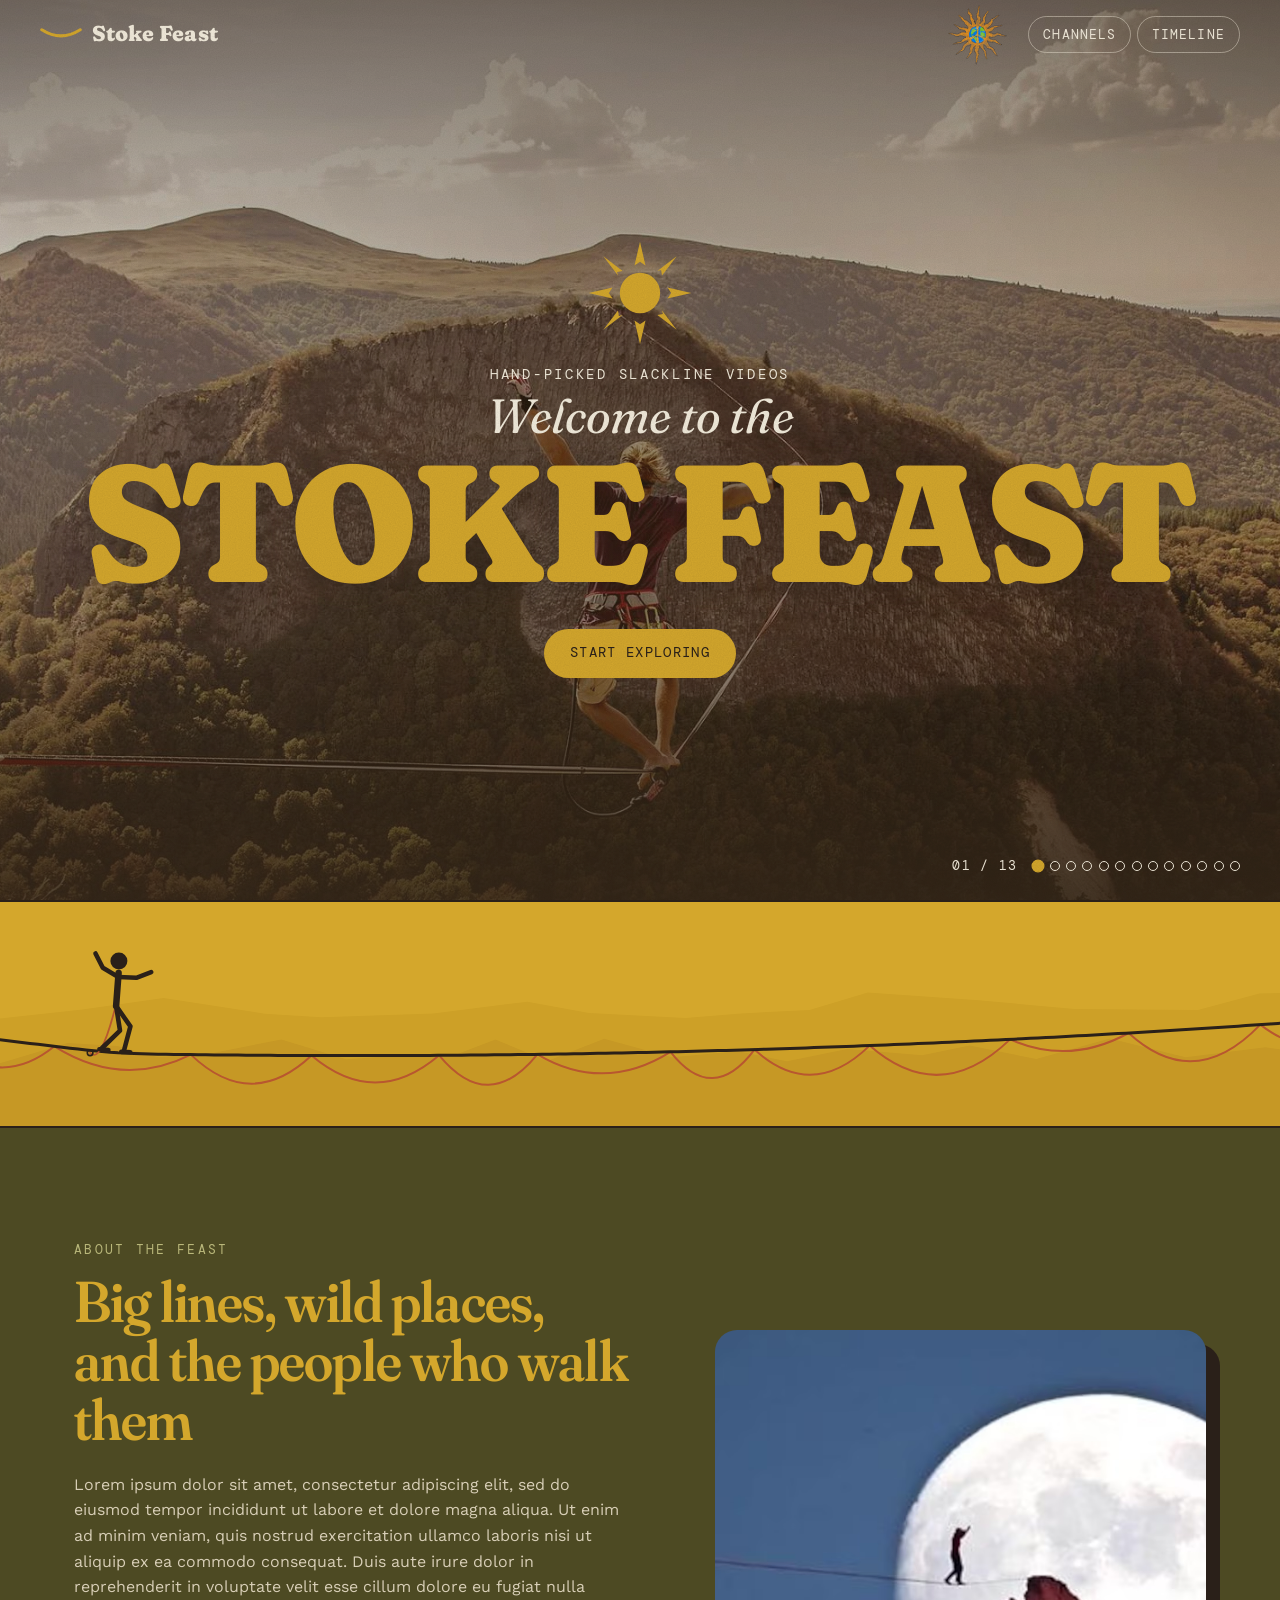
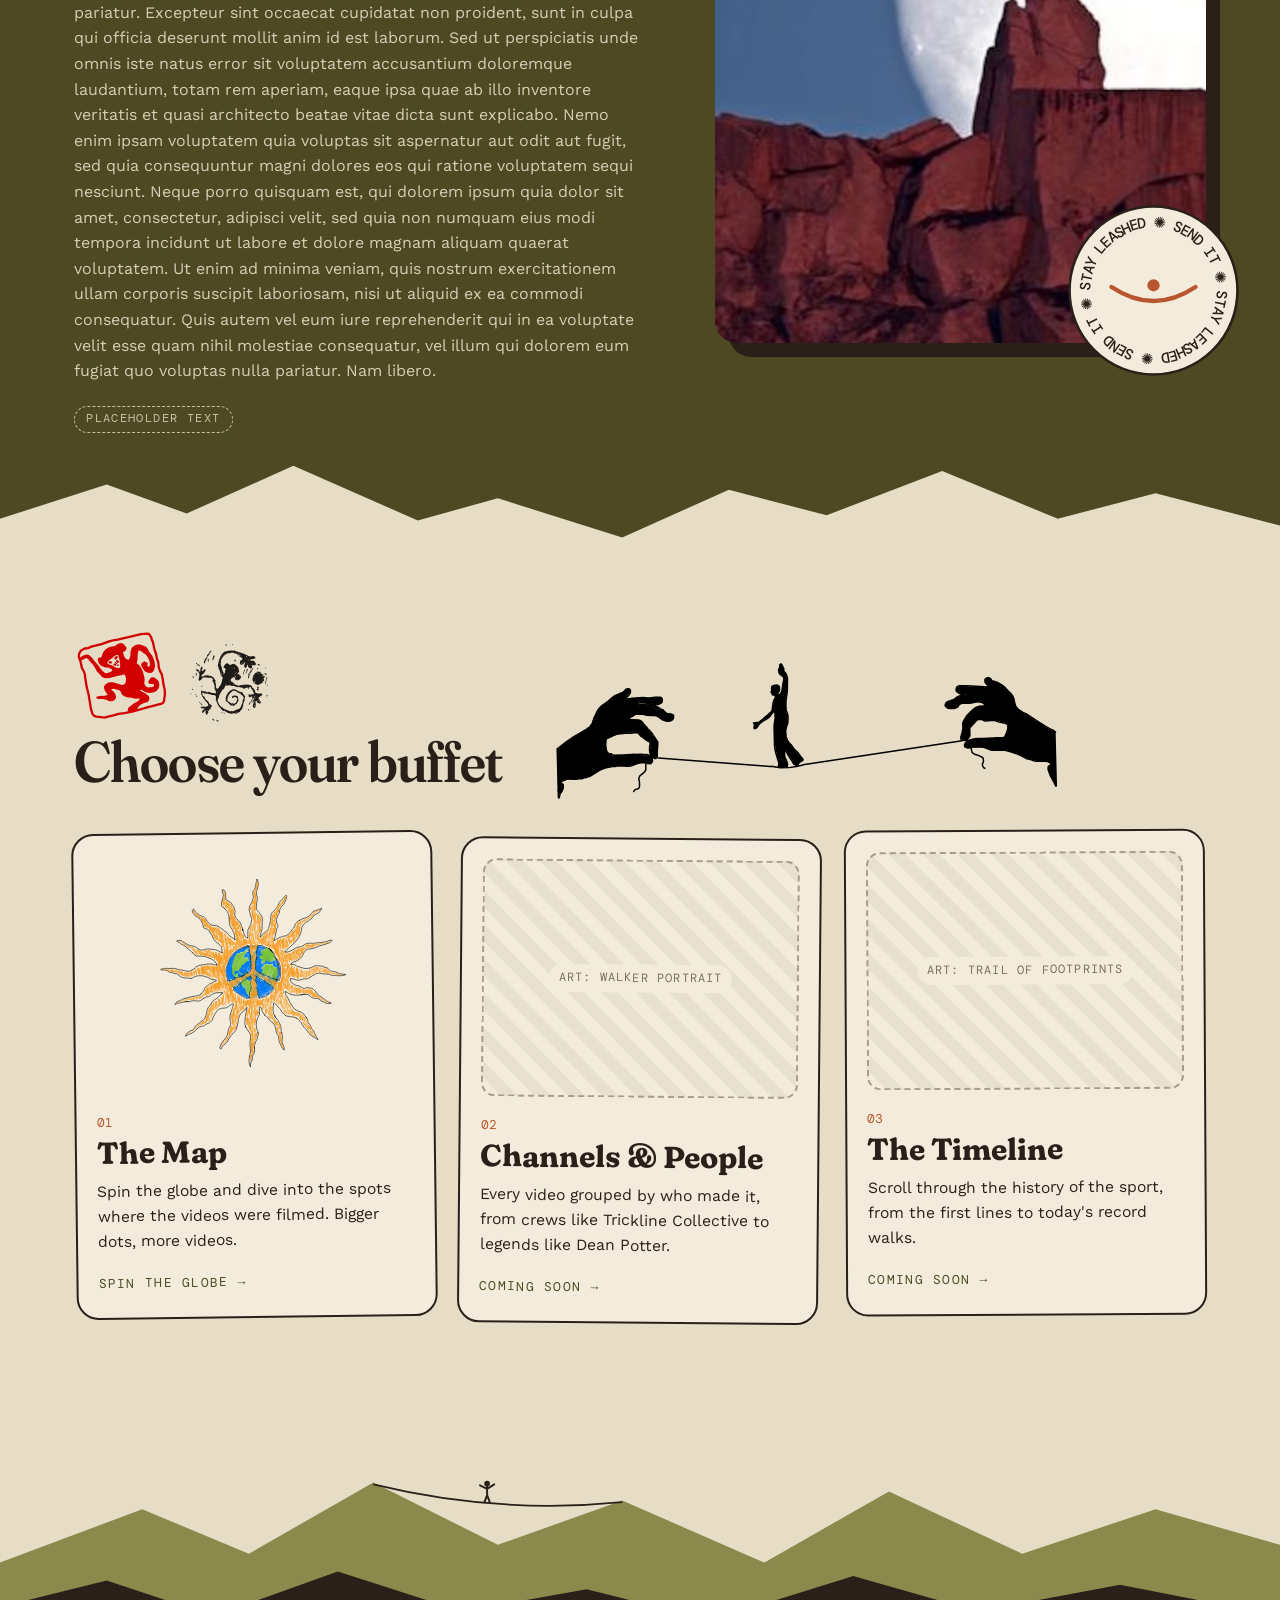
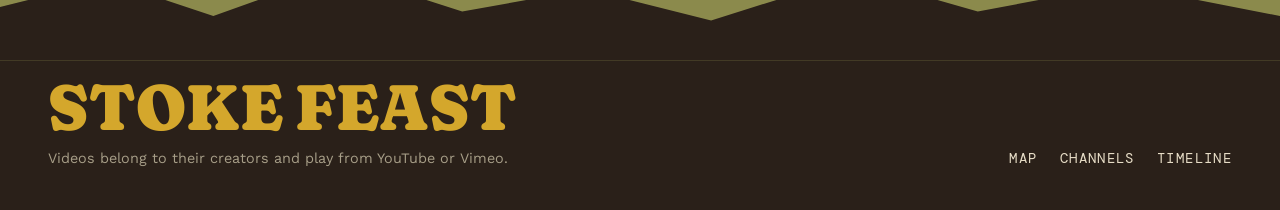
==== commit 08c33de9: "Smaller side-by-side critters, bigger hands beside the title; cache-bust stylesheet Co-Authored-By: " ====
--- a/index.html
+++ b/index.html
@@ -9,7 +9,7 @@
   <link rel="preconnect" href="https://fonts.googleapis.com">
   <link rel="preconnect" href="https://fonts.gstatic.com" crossorigin>
   <link rel="stylesheet" href="https://fonts.googleapis.com/css2?family=DM+Mono:wght@400;500&family=Fraunces:ital,opsz,wght,SOFT@0,9..144,300..900,0..100;1,9..144,300..900,0..100&family=Work+Sans:wght@400;500;600&display=swap">
-  <link rel="stylesheet" href="style.css">
+  <link rel="stylesheet" href="style.css?v=2026-11-27b">
 </head>
 <body class="home">
   <a class="skip" href="#main">Skip to content</a>
@@ -103,12 +103,12 @@
           <div class="explore-title">
             <!-- Critters tossed on above the title: rotations and offsets are deliberately uneven -->
             <div class="tossed" aria-hidden="true">
-              <img class="tossed-monkey" src="images/icons/monkey.svg" alt="">
-              <img class="tossed-lizard" src="images/icons/lizard.svg" alt="">
+              <img class="tossed-monkey" src="images/icons/monkey.svg" alt="" width="90" height="88">
+              <img class="tossed-lizard" src="images/icons/lizard.svg" alt="" width="88" height="90">
             </div>
             <h2 id="explore-title">Choose your buffet</h2>
           </div>
-          <img class="explore-hands" src="images/icons/hands-highline.svg" alt="">
+          <img class="explore-hands" src="images/icons/hands-highline.svg" alt="" width="512" height="140">
         </div>
 
         <div class="cards">
--- a/style.css
+++ b/style.css
@@ -344,11 +344,11 @@
 .explore-head { display: flex; align-items: flex-end; gap: clamp(1rem, 4vw, 3rem); }
 .explore-title { flex: none; }
 .explore-title h2 { margin: 0; }
-.tossed { position: relative; height: 5.5rem; margin-bottom: .4rem; }
-.tossed img { position: absolute; height: auto; }
-.tossed-monkey { width: 4.6rem; left: .6rem; top: -.3rem; transform: rotate(-17deg); }
-.tossed-lizard { width: 5.4rem; left: 7.3rem; top: 1.6rem; transform: rotate(28deg); }
-.explore-hands { flex: 1; min-width: 0; max-width: 34rem; height: auto; margin-bottom: -.6rem; transform: rotate(-1.5deg); }
+.tossed { display: flex; align-items: flex-end; gap: .9rem; margin: 0 0 .5rem .3rem; }
+.tossed img { width: 5.6rem; height: auto; }
+.tossed-monkey { transform: rotate(-13deg) translateY(-.35rem); }
+.tossed-lizard { transform: rotate(21deg) translate(.2rem, .3rem); }
+.explore-hands { flex: none; width: min(32rem, 100%); height: auto; margin-bottom: -.4rem; transform: rotate(-1.5deg); }
 
 /* A little wonk, so the cards look laid down by hand rather than snapped to a grid */
 .cards .explore-card:nth-child(1) { rotate: -.7deg; }
@@ -356,7 +356,7 @@
 .cards .explore-card:nth-child(3) { rotate: -.3deg; translate: 0 -.15rem; }
 @media (max-width: 700px) {
   .explore-head { flex-direction: column; align-items: stretch; gap: 1rem; }
-  .explore-hands { align-self: flex-end; width: 85%; margin: 0; }
+  .explore-hands { align-self: flex-end; width: 100%; margin: 0; }
 }
 .cards {
   display: grid;
